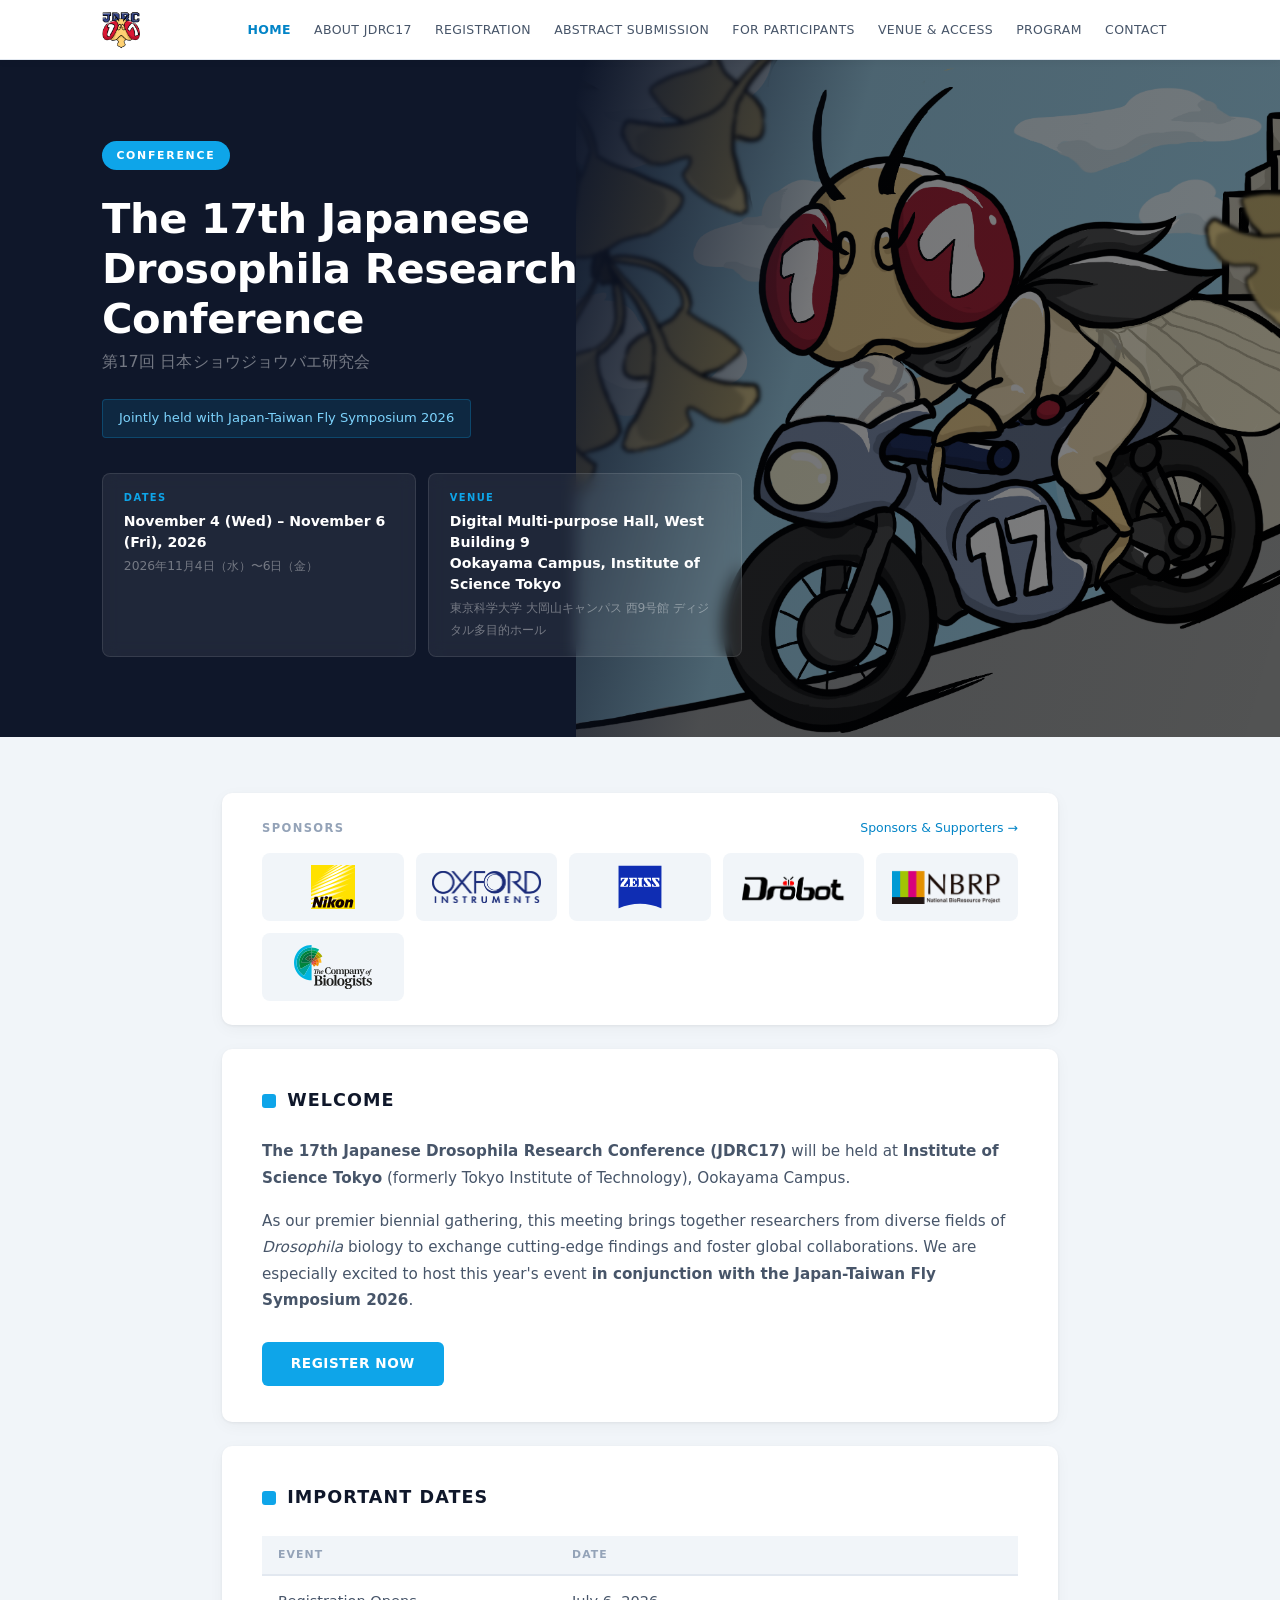
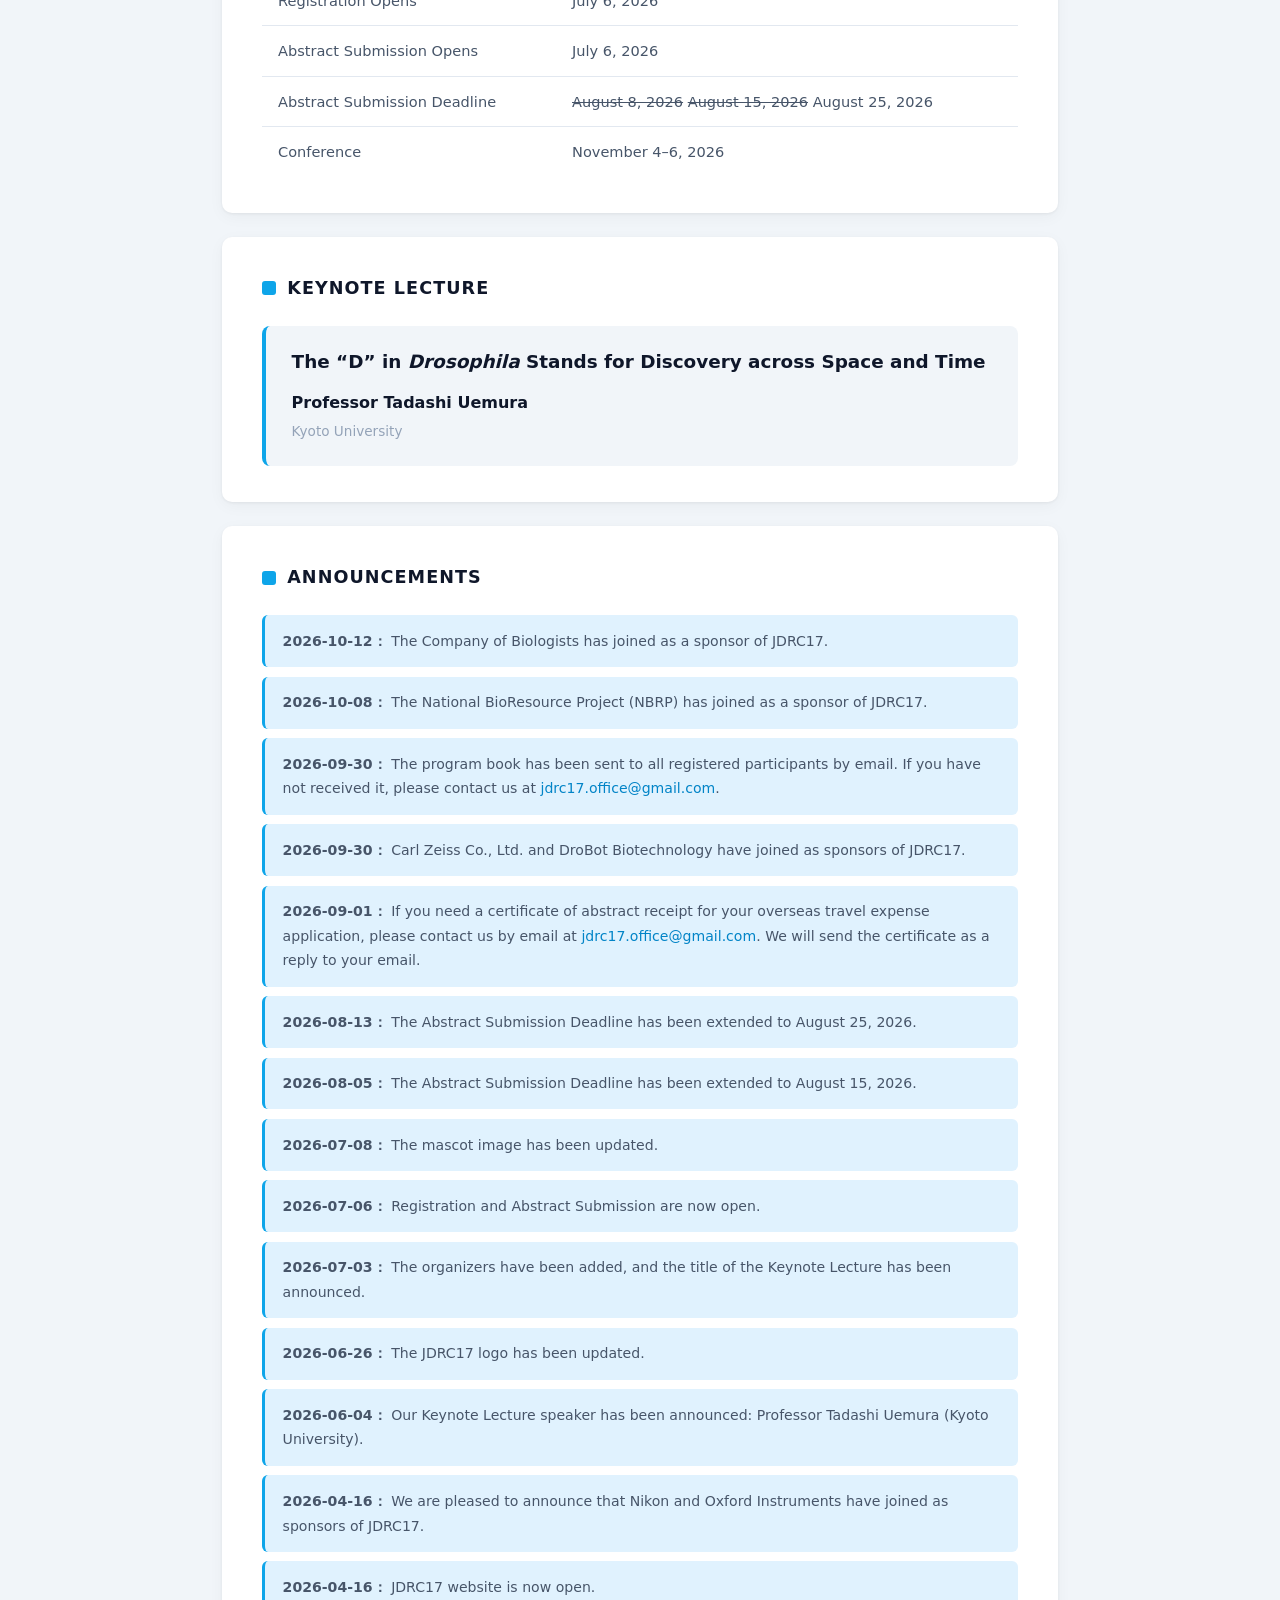
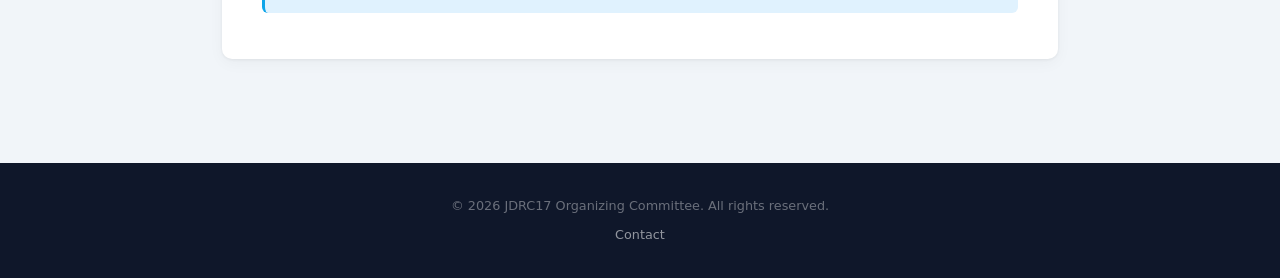
==== index.html @ 6ac2edf3 "feat: add The Company of Biologists to sponsors - Home/About: add The Company of Biologists logo at " ====
<!DOCTYPE html>
<html lang="ja">
<head>
<!-- Google tag (gtag.js) -->
<script async src="https://www.googletagmanager.com/gtag/js?id=G-LBCGRK3BX6"></script>
<script>
  window.dataLayer = window.dataLayer || [];
  function gtag(){dataLayer.push(arguments);}
  gtag('js', new Date());

  gtag('config', 'G-LBCGRK3BX6');
</script>
  <meta charset="UTF-8">
  <meta name="viewport" content="width=device-width, initial-scale=1.0">
  <title>JDRC17 – 第17回 日本ショウジョウバエ研究会</title>
  <link rel="stylesheet" href="style.css">
  <link rel="icon" type="image/png" href="images/jdrc17_logo_y.png">
</head>
<body>

<!-- Navigation -->
<nav>
  <div class="nav-inner">
    <a href="index.html" class="nav-logo"><img src="images/jdrc17_logo_y.png" alt="JDRC17" class="nav-logo-img" height="38"></a>
    <ul class="nav-links" id="navLinks">
      <li><a href="index.html" class="active">Home</a></li>
      <li><a href="about.html">About JDRC17</a></li>
      <li><a href="registration.html">Registration</a></li>
      <li><a href="abstract.html">Abstract Submission</a></li>
      <li><a href="participants.html">For Participants</a></li>
      <li><a href="venue.html">Venue &amp; Access</a></li>
      <li><a href="program.html">Program</a></li>
      <li><a href="contact.html">Contact</a></li>
    </ul>
    <div class="nav-toggle" id="navToggle" aria-label="メニュー">
      <span></span><span></span><span></span>
    </div>
  </div>
</nav>

<!-- Hero -->
<section class="hero">
  <img class="hero-bg" src="images/kamen_melanogaster.png" alt="kamen melanogaster – JDRC17 Mascot">
  <div class="hero-content">
    <div class="hero-badge">Conference</div>
    <h1>
      The 17th Japanese Drosophila Research Conference
      <span>第17回 日本ショウジョウバエ研究会</span>
    </h1>
    <div class="jointly-badge">Jointly held with Japan-Taiwan Fly Symposium 2026</div>
    <div class="hero-info">
      <div class="hero-info-card">
        <div class="label">Dates</div>
        <div class="value">November 4 (Wed) – November 6 (Fri), 2026</div>
        <div class="value-ja">2026年11月4日（水）〜6日（金）</div>
      </div>
      <div class="hero-info-card">
        <div class="label">Venue</div>
        <div class="value">Digital Multi-purpose Hall, West Building 9<br>Ookayama Campus, Institute of Science Tokyo</div>
        <div class="value-ja">東京科学大学 大岡山キャンパス 西9号館 ディジタル多目的ホール</div>
      </div>
    </div>
  </div>
</section>

<!-- Main Content -->
<main class="container">

  <section class="section-block sponsor-strip" aria-label="Sponsors">
    <div class="sponsor-strip-head">
      <span class="sponsor-strip-label">Sponsors</span>
      <a href="about.html">Sponsors &amp; Supporters &rarr;</a>
    </div>
    <div class="sponsor-grid">
      <a class="sponsor-item" href="https://www.jp.nikon.com/" target="_blank" rel="noopener noreferrer">
        <img src="images/nikon_logo.svg" alt="Nikon">
      </a>
      <a class="sponsor-item" href="https://www.oxinst.com/" target="_blank" rel="noopener noreferrer">
        <img src="images/oxford_instruments_logo.png" alt="Oxford Instruments">
      </a>
      <a class="sponsor-item" href="https://www.zeiss.co.jp/" target="_blank" rel="noopener noreferrer">
        <img src="images/zeiss_logo.svg" alt="Carl Zeiss Co., Ltd.">
      </a>
      <a class="sponsor-item" href="https://www.drobot.com.tw/" target="_blank" rel="noopener noreferrer">
        <img src="images/drobot_logo.png" alt="DroBot Biotechnology">
      </a>
      <a class="sponsor-item" href="https://nbrp.jp/en/" target="_blank" rel="noopener noreferrer">
        <img class="logo-on-white" src="images/nbrp_logo.jpg" alt="National BioResource Project (NBRP)">
      </a>
      <a class="sponsor-item" href="https://www.biologists.com/" target="_blank" rel="noopener noreferrer">
        <img src="images/company_of_biologists_logo.svg" alt="The Company of Biologists">
      </a>
    </div>
  </section>

  <section class="section-block">
    <h2 class="section-title">Welcome</h2>
    <p><strong>The 17th Japanese Drosophila Research Conference (JDRC17)</strong> will be held at <strong>Institute of Science Tokyo</strong> (formerly Tokyo Institute of Technology), Ookayama Campus.</p>

    <p>As our premier biennial gathering, this meeting brings together researchers from diverse fields of <em>Drosophila</em> biology to exchange cutting-edge findings and foster global collaborations. We are especially excited to host this year's event <strong>in conjunction with the Japan-Taiwan Fly Symposium 2026</strong>.</p>
    <a class="btn" href="registration.html">Register Now</a>
  </section>

  <section class="section-block">
    <h2 class="section-title">Important Dates</h2>
    <table class="dates-table">
      <thead>
        <tr><th>Event</th><th>Date</th></tr>
      </thead>
      <tbody>
        <tr><td>Registration Opens</td><td>July 6, 2026</td></tr>
        <tr><td>Abstract Submission Opens</td><td>July 6, 2026</td></tr>
        <tr><td>Abstract Submission Deadline</td><td><del>August 8, 2026</del> <del>August 15, 2026</del> August 25, 2026</td></tr>
        <tr><td>Conference</td><td>November 4–6, 2026</td></tr>
      </tbody>
    </table>
  </section>

  <section class="section-block">
    <h2 class="section-title">Keynote Lecture</h2>
    <div class="speaker-card keynote-card">
      <div class="talk-title">The &ldquo;D&rdquo; in <em>Drosophila</em> Stands for Discovery across Space and Time</div>
      <div class="name">Professor Tadashi Uemura</div>
      <div class="affil">Kyoto University</div>
    </div>
  </section>

  <section class="section-block">
    <h2 class="section-title">Announcements</h2>
    <div class="alert">
      <strong>2026-10-12：</strong> The Company of Biologists has joined as a sponsor of JDRC17.
    </div>
    <div class="alert">
      <strong>2026-10-08：</strong> The National BioResource Project (NBRP) has joined as a sponsor of JDRC17.
    </div>
    <div class="alert">
      <strong>2026-09-30：</strong> The program book has been sent to all registered participants by email. If you have not received it, please contact us at <a href="mailto:jdrc17.office@gmail.com">jdrc17.office@gmail.com</a>.
    </div>
    <div class="alert">
      <strong>2026-09-30：</strong> Carl Zeiss Co., Ltd. and DroBot Biotechnology have joined as sponsors of JDRC17.
    </div>
    <div class="alert">
      <strong>2026-09-01：</strong> If you need a certificate of abstract receipt for your overseas travel expense application, please contact us by email at <a href="mailto:jdrc17.office@gmail.com">jdrc17.office@gmail.com</a>. We will send the certificate as a reply to your email.
    </div>
    <div class="alert">
      <strong>2026-08-13：</strong> The Abstract Submission Deadline has been extended to August 25, 2026.
    </div>
    <div class="alert">
      <strong>2026-08-05：</strong> The Abstract Submission Deadline has been extended to August 15, 2026.
    </div>
    <div class="alert">
      <strong>2026-07-08：</strong> The mascot image has been updated.
    </div>
    <div class="alert">
      <strong>2026-07-06：</strong> Registration and Abstract Submission are now open.
    </div>
    <div class="alert">
      <strong>2026-07-03：</strong> The organizers have been added, and the title of the Keynote Lecture has been announced.
    </div>
    <div class="alert">
      <strong>2026-06-26：</strong> The JDRC17 logo has been updated.
    </div>
    <div class="alert">
      <strong>2026-06-04：</strong> Our Keynote Lecture speaker has been announced: Professor Tadashi Uemura (Kyoto University).
    </div>
    <div class="alert">
      <strong>2026-04-16：</strong> We are pleased to announce that Nikon and Oxford Instruments have joined as sponsors of JDRC17.
    </div>
    <div class="alert">
      <strong>2026-04-16：</strong> JDRC17 website is now open.
    </div>
  </section>

</main>

<footer>
  <p>&copy; 2026 JDRC17 Organizing Committee. All rights reserved.</p>
  <p style="margin-top:.4rem;"><a href="contact.html">Contact</a></p>
</footer>

<script>
  document.getElementById('navToggle').addEventListener('click', function() {
    document.getElementById('navLinks').classList.toggle('open');
  });
</script>
</body>
</html>
---- style.css ----
/* ===== Demo Banner ===== */
.demo-banner {
  background: #f59e0b;
  color: #1a1a1a;
  text-align: center;
  padding: .45rem 1rem;
  font-size: .82rem;
  font-weight: 700;
  letter-spacing: .04em;
  position: sticky;
  top: 0;
  z-index: 200;
}

/* ===== Base ===== */
@import url('https://fonts.googleapis.com/css2?family=Inter:wght@300;400;500;600;700;800;900&display=swap');

*, *::before, *::after { box-sizing: border-box; margin: 0; padding: 0; }

:root {
  --ink:        #0f172a;
  --ink-mid:    #475569;
  --ink-light:  #94a3b8;
  --bg:         #f1f5f9;
  --bg-card:    #ffffff;
  --dark:       #0f172a;
  --accent:     #0ea5e9;      /* sky blue */
  --accent-dk:  #0284c7;
  --accent-lt:  #e0f2fe;
  --rule:       #e2e8f0;
  --nav-h:      60px;
}

html { scroll-behavior: smooth; }

body {
  font-family: 'Inter', system-ui, sans-serif;
  color: var(--ink);
  background: var(--bg);
  line-height: 1.75;
}

a { color: var(--accent-dk); text-decoration: none; }
a:hover { text-decoration: underline; }

/* ===== Navigation ===== */
nav {
  position: sticky;
  top: 0;
  z-index: 100;
  background: var(--bg-card);
  height: var(--nav-h);
  display: flex;
  align-items: center;
  border-bottom: 1px solid var(--rule);
  box-shadow: 0 1px 8px rgba(0,0,0,.06);
}

.nav-inner {
  max-width: 1140px;
  width: 100%;
  margin: 0 auto;
  padding: 0 2rem;
  display: flex;
  align-items: center;
}

.nav-logo {
  display: flex;
  align-items: center;
  margin-right: auto;
  padding-right: 2rem;
  text-decoration: none;
  flex-shrink: 0;
}

.nav-logo-img {
  height: 38px;
  width: auto;
  display: block;
}

.nav-links {
  display: flex;
  list-style: none;
  gap: .05rem;
}

.nav-links a {
  display: block;
  color: var(--ink-mid);
  padding: .4rem .7rem;
  font-size: .78rem;
  font-weight: 500;
  letter-spacing: .03em;
  text-transform: uppercase;
  transition: color .15s;
  border-radius: 4px;
}

.nav-links a:hover {
  color: var(--ink);
  background: var(--bg);
  text-decoration: none;
}

.nav-links a.active {
  color: var(--accent-dk);
  font-weight: 700;
  text-decoration: none;
}

/* hamburger */
.nav-toggle {
  display: none;
  flex-direction: column;
  gap: 5px;
  cursor: pointer;
  padding: .5rem;
}
.nav-toggle span {
  display: block;
  width: 22px;
  height: 2px;
  background: var(--ink);
}

/* ===== Hero ===== */
.hero {
  position: relative;
  overflow: hidden;
  min-height: 540px;
  display: flex;
  align-items: center;
  background: var(--dark);
}

.hero-bg {
  position: absolute;
  right: 0;
  top: 0;
  bottom: 0;
  width: 55%;
  height: 100%;
  object-fit: cover;
  object-position: left center;
  z-index: 0;
  filter: brightness(.5) saturate(.7);
}

.hero::after {
  content: '';
  position: absolute;
  inset: 0;
  background: linear-gradient(
    105deg,
    rgba(15,23,42,1)  0%,
    rgba(15,23,42,1)  40%,
    rgba(15,23,42,.1) 60%,
    rgba(15,23,42,0) 100%
  );
  z-index: 1;
}

.hero-content {
  position: relative;
  z-index: 2;
  max-width: 1140px;
  width: 100%;
  margin: 0 auto;
  padding: 5rem 2rem;
}

.hero-badge {
  display: inline-flex;
  align-items: center;
  gap: .5rem;
  background: var(--accent);
  color: #fff;
  font-size: .68rem;
  font-weight: 700;
  letter-spacing: .16em;
  text-transform: uppercase;
  padding: .3rem .9rem;
  border-radius: 20px;
  margin-bottom: 1.5rem;
}

.hero h1 {
  font-size: clamp(1.6rem, 3.5vw, 2.6rem);
  font-weight: 800;
  color: #fff;
  line-height: 1.2;
  max-width: 640px;
  margin-bottom: .5rem;
  letter-spacing: -.01em;
}

.hero h1 span {
  display: block;
  font-size: clamp(.82rem, 1.5vw, 1rem);
  color: rgba(255,255,255,.42);
  font-weight: 400;
  margin-top: .5rem;
  letter-spacing: .01em;
}

/* ===== Jointly Badge ===== */
.jointly-badge {
  display: inline-flex;
  align-items: center;
  margin: 1.25rem 0 2.2rem;
  padding: .45rem 1rem;
  background: rgba(14,165,233,.12);
  color: #7dd3fc;
  font-size: .82rem;
  font-weight: 500;
  border-radius: 4px;
  border: 1px solid rgba(14,165,233,.25);
}

.hero-info {
  display: flex;
  flex-wrap: wrap;
  gap: .75rem;
  max-width: 640px;
}

.hero-info-card {
  background: rgba(255,255,255,.07);
  border: 1px solid rgba(255,255,255,.1);
  border-radius: 8px;
  padding: .9rem 1.3rem;
  min-width: 200px;
  flex: 1;
  backdrop-filter: blur(8px);
}

.hero-info-card .label {
  font-size: .62rem;
  font-weight: 700;
  letter-spacing: .14em;
  text-transform: uppercase;
  color: var(--accent);
  margin-bottom: .3rem;
}

.hero-info-card .value {
  font-size: .88rem;
  font-weight: 600;
  color: #fff;
  line-height: 1.5;
}

.hero-info-card .value-ja {
  font-size: .77rem;
  color: rgba(255,255,255,.38);
  margin-top: .2rem;
}

/* ===== Page Container ===== */
.container {
  max-width: 900px;
  margin: 0 auto;
  padding: 3.5rem 2rem;
}

/* ===== Section Blocks ===== */
.section-block {
  background: var(--bg-card);
  border-radius: 10px;
  padding: 2.25rem 2.5rem;
  margin-bottom: 1.5rem;
  box-shadow: 0 1px 3px rgba(0,0,0,.06), 0 4px 16px rgba(0,0,0,.04);
}

.section-block p {
  margin-bottom: 1rem;
  color: var(--ink-mid);
  font-size: .95rem;
}

/* ===== Section Headings ===== */
h2.section-title {
  font-size: 1.1rem;
  font-weight: 800;
  color: var(--ink);
  margin-bottom: 1.4rem;
  text-transform: uppercase;
  letter-spacing: .06em;
  display: flex;
  align-items: center;
  gap: .7rem;
}

h2.section-title::before {
  content: '';
  display: inline-block;
  width: 14px;
  height: 14px;
  background: var(--accent);
  border-radius: 3px;
  flex-shrink: 0;
}

h3.subsection-title {
  font-size: .88rem;
  font-weight: 700;
  color: var(--ink);
  margin: 1.75rem 0 .6rem;
  text-transform: uppercase;
  letter-spacing: .07em;
  padding-bottom: .4rem;
  border-bottom: 1px solid var(--rule);
}

/* ===== Tables ===== */
.table-wrap {
  overflow-x: auto;
  -webkit-overflow-scrolling: touch;
}

.dates-table {
  width: 100%;
  border-collapse: collapse;
  font-size: .91rem;
}

.dates-table th {
  background: var(--bg);
  color: var(--ink-light);
  font-size: .68rem;
  font-weight: 700;
  letter-spacing: .1em;
  text-transform: uppercase;
  padding: .6rem 1rem;
  text-align: left;
  border-bottom: 2px solid var(--rule);
}

.dates-table td {
  padding: .75rem 1rem;
  border-bottom: 1px solid var(--rule);
  color: var(--ink-mid);
}

.dates-table tbody tr:last-child td { border-bottom: none; }

.dates-table tbody tr:hover td {
  background: var(--accent-lt);
  color: var(--ink);
}

.dates-table td[rowspan] {
  text-align: center;
  vertical-align: middle;
  background: var(--bg);
}

.table-subnote {
  display: inline-block;
  font-size: .72rem;
  color: var(--ink-light);
  margin-top: .15rem;
}

/* ===== Invited Speakers ===== */
.speakers-grid {
  display: grid;
  grid-template-columns: repeat(auto-fill, minmax(200px, 1fr));
  gap: .9rem;
}

.speaker-card {
  background: var(--bg);
  border-radius: 8px;
  padding: 1.1rem 1.2rem;
}

.speaker-card .name {
  font-weight: 700;
  font-size: .95rem;
  color: var(--ink);
}

.speaker-card .affil {
  font-size: .8rem;
  color: var(--ink-light);
  margin-top: .2rem;
}

.keynote-card {
  border-left: 4px solid var(--accent);
  padding: 1.4rem 1.6rem;
}

.keynote-card .talk-title {
  font-size: 1.15rem;
  font-weight: 700;
  color: var(--ink);
  line-height: 1.5;
  margin-bottom: .8rem;
}

.keynote-card .name {
  font-size: 1rem;
}

.keynote-card .affil {
  font-size: .85rem;
}

/* ===== Organizers ===== */
.organizers-list {
  list-style: none;
  display: grid;
  grid-template-columns: repeat(auto-fill, minmax(255px, 1fr));
  gap: .5rem;
}

.organizers-list li {
  font-size: .88rem;
  padding: .6rem .9rem;
  background: var(--bg);
  border-radius: 6px;
  color: var(--ink-mid);
}

/* ===== Sponsors ===== */
.sponsor-grid {
  display: grid;
  grid-template-columns: repeat(auto-fit, minmax(130px, 1fr));
  gap: 1rem;
}

.sponsor-item {
  display: flex;
  align-items: center;
  justify-content: center;
  background: var(--bg);
  border-radius: 8px;
  padding: 1rem 1.25rem;
  transition: box-shadow .2s;
}

.sponsor-item:hover {
  box-shadow: 0 4px 16px rgba(0,0,0,.1);
  text-decoration: none;
}

/* Every logo gets the same box; object-fit keeps its aspect ratio inside it */
.sponsor-item img {
  width: 100%;
  height: 64px;
  object-fit: contain;
  display: block;
}

/* Logos supplied on a white background blend into the card instead of showing a white box */
.sponsor-item img.logo-on-white { mix-blend-mode: multiply; }

/* Compact sponsor strip (top page) */
.sponsor-strip { padding: 1.5rem 2.5rem; }

.sponsor-strip-head {
  display: flex;
  align-items: baseline;
  justify-content: space-between;
  margin-bottom: .9rem;
}

.sponsor-strip-label {
  font-size: .72rem;
  font-weight: 700;
  letter-spacing: .12em;
  text-transform: uppercase;
  color: var(--ink-light);
}

.sponsor-strip-head a { font-size: .78rem; }

.sponsor-strip .sponsor-grid { gap: .75rem; }
.sponsor-strip .sponsor-item { padding: .75rem 1rem; }
.sponsor-strip .sponsor-item img { height: 44px; }

/* ===== Alert / Announcement ===== */
.alert {
  padding: .85rem 1.1rem;
  margin-bottom: .6rem;
  background: var(--accent-lt);
  border-radius: 6px;
  font-size: .88rem;
  color: var(--ink-mid);
  border-left: 3px solid var(--accent);
}

/* ===== Button ===== */
.btn {
  display: inline-block;
  background: var(--accent);
  color: #fff !important;
  font-weight: 700;
  padding: .65rem 1.8rem;
  border-radius: 6px;
  font-size: .85rem;
  letter-spacing: .04em;
  text-transform: uppercase;
  transition: background .15s, box-shadow .15s;
  text-decoration: none !important;
  margin-top: .75rem;
}

.btn:hover {
  background: var(--accent-dk);
  box-shadow: 0 4px 16px rgba(14,165,233,.35);
}

/* ===== Page Hero (inner pages) ===== */
.page-hero {
  background: var(--dark);
  color: #fff;
  padding: 3rem 2rem;
  text-align: center;
}

.page-hero h1 {
  font-size: clamp(1.4rem, 3vw, 2rem);
  font-weight: 800;
  letter-spacing: -.01em;
}

/* ===== Contact ===== */
.contact-grid {
  display: grid;
  grid-template-columns: repeat(auto-fill, minmax(280px, 1fr));
  gap: 1rem;
}

.contact-card {
  background: var(--bg);
  border-radius: 8px;
  padding: 1.3rem 1.4rem;
}

.contact-card .role {
  font-size: .65rem;
  font-weight: 700;
  text-transform: uppercase;
  letter-spacing: .12em;
  color: var(--accent-dk);
  margin-bottom: .4rem;
}

/* ===== Footer ===== */
footer {
  background: var(--dark);
  color: rgba(255,255,255,.38);
  text-align: center;
  padding: 2rem 1.5rem;
  font-size: .8rem;
  margin-top: 1.5rem;
}

footer a { color: rgba(255,255,255,.55); }
footer a:hover { color: #fff; text-decoration: none; }

/* ===== Responsive ===== */
@media (max-width: 700px) {
  .hero-bg { width: 100%; object-position: 5% center; }
  .hero-content { padding: 3rem 1.5rem; }
  .nav-links {
    display: none;
    flex-direction: column;
    background: var(--bg-card);
    position: absolute;
    top: var(--nav-h);
    left: 0; right: 0;
    padding: .5rem 0;
    box-shadow: 0 4px 16px rgba(0,0,0,.08);
    border-top: 1px solid var(--rule);
  }
  .nav-links.open { display: flex; }
  .nav-links a { font-size: .85rem; padding: .6rem 1.5rem; }
  .nav-toggle { display: flex; }
  .nav-inner { position: relative; }
  .hero-info-card { min-width: 100%; }
  .container { padding: 2rem 1rem; }
  .section-block { padding: 1.5rem 1.25rem; margin-bottom: 1rem; }
  .sponsor-strip { padding: 1.25rem; }
}
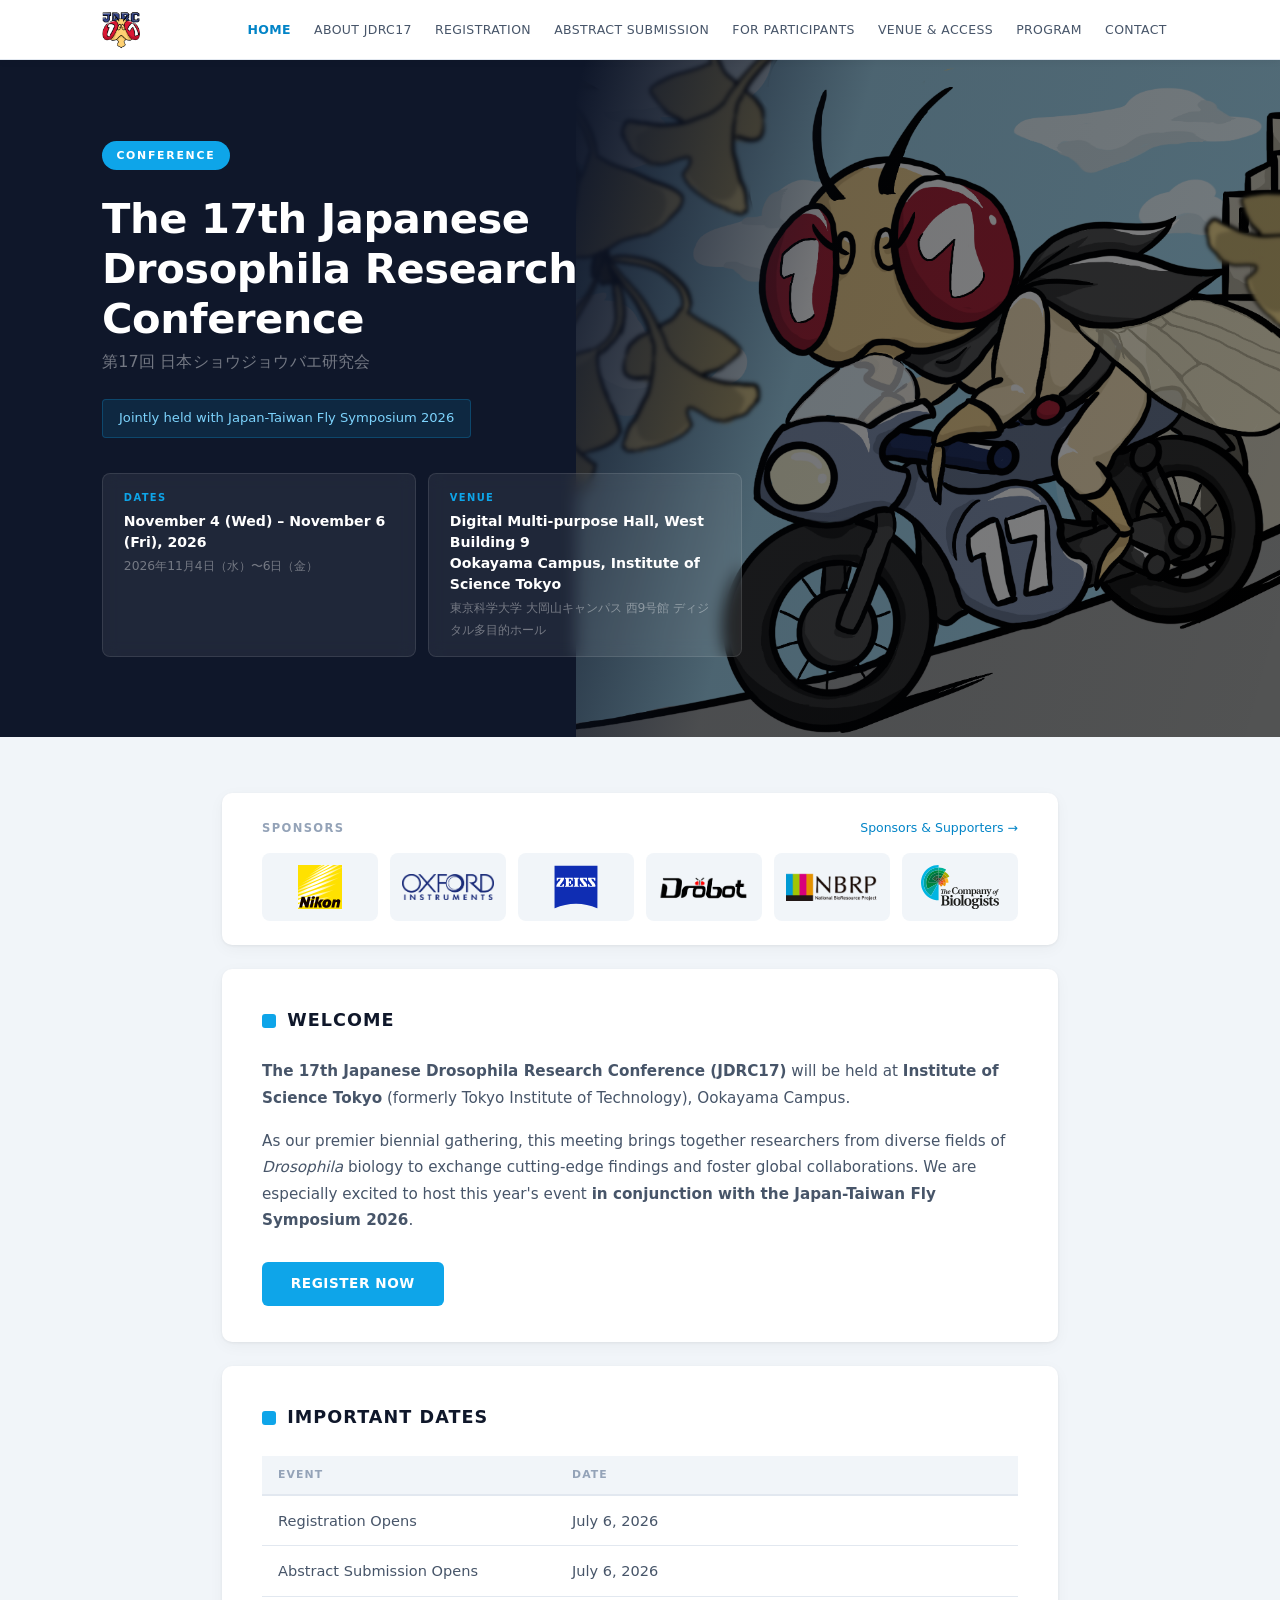
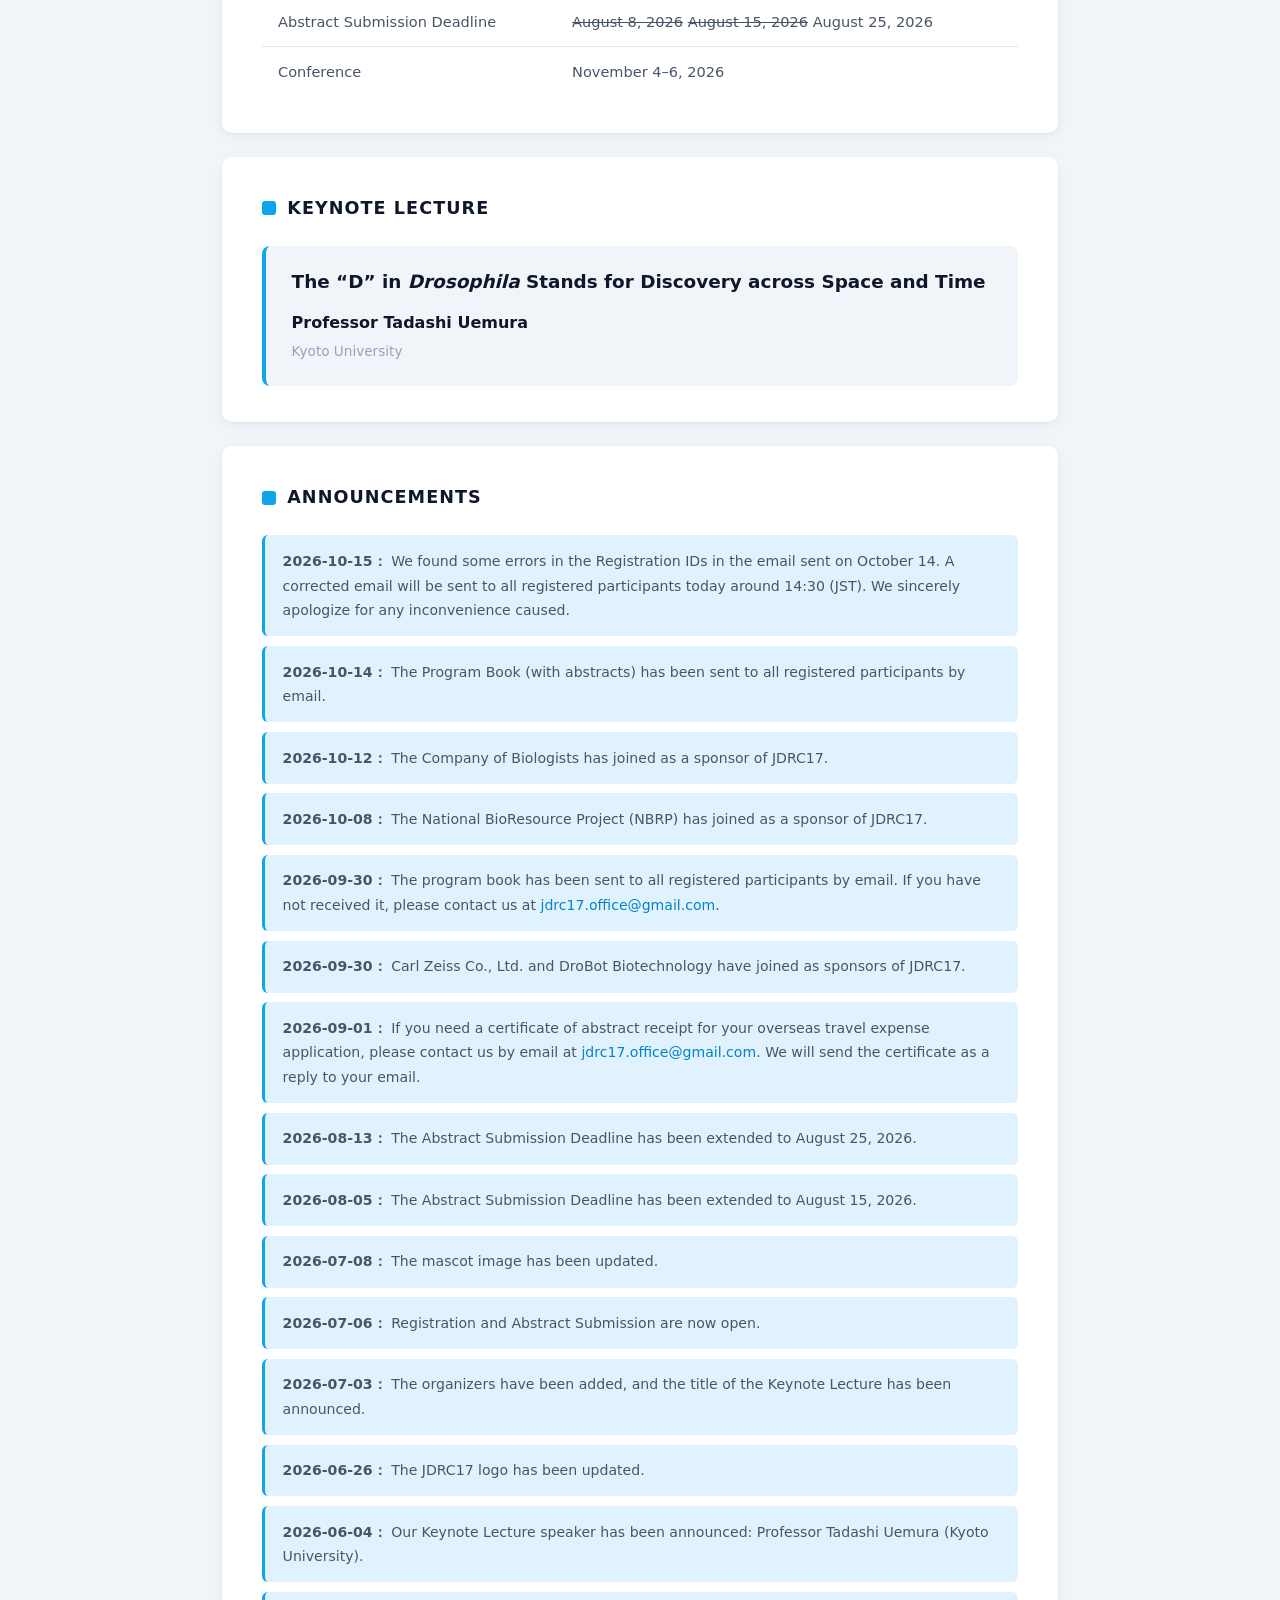
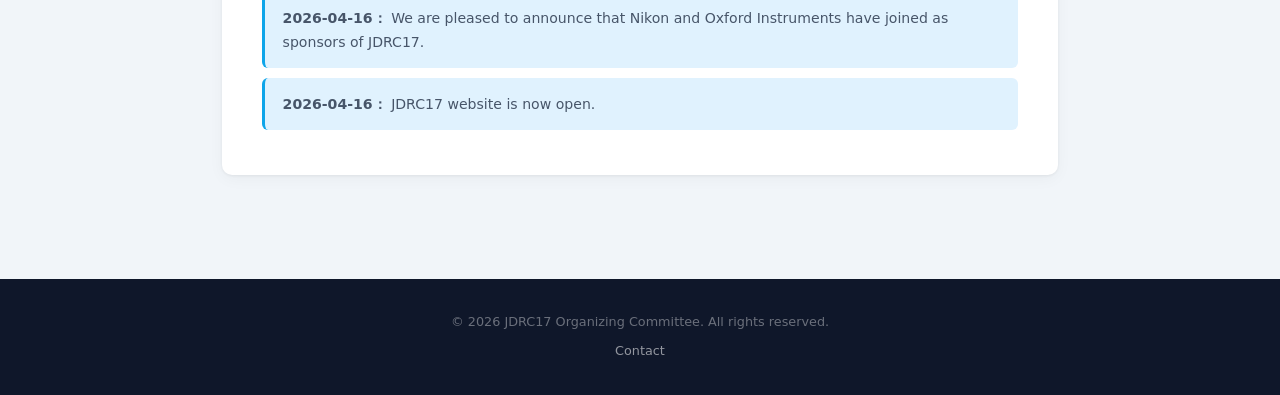
==== commit 03358cd9: "feat: program book announcements" ====
--- a/index.html
+++ b/index.html
@@ -128,6 +128,12 @@
   <section class="section-block">
     <h2 class="section-title">Announcements</h2>
     <div class="alert">
+      <strong>2026-10-15：</strong> We found some errors in the Registration IDs in the email sent on October 14. A corrected email will be sent to all registered participants today around 14:30 (JST). We sincerely apologize for any inconvenience caused.
+    </div>
+    <div class="alert">
+      <strong>2026-10-14：</strong> The Program Book (with abstracts) has been sent to all registered participants by email.
+    </div>
+    <div class="alert">
       <strong>2026-10-12：</strong> The Company of Biologists has joined as a sponsor of JDRC17.
     </div>
     <div class="alert">
--- a/style.css
+++ b/style.css
@@ -479,8 +479,9 @@
 
 .sponsor-strip-head a { font-size: .78rem; }
 
-.sponsor-strip .sponsor-grid { gap: .75rem; }
-.sponsor-strip .sponsor-item { padding: .75rem 1rem; }
+/* Narrower cards than the About page so the whole strip stays on one row on desktop */
+.sponsor-strip .sponsor-grid { grid-template-columns: repeat(auto-fit, minmax(88px, 1fr)); gap: .75rem; }
+.sponsor-strip .sponsor-item { padding: .75rem; }
 .sponsor-strip .sponsor-item img { height: 44px; }
 
 /* ===== Alert / Announcement ===== */
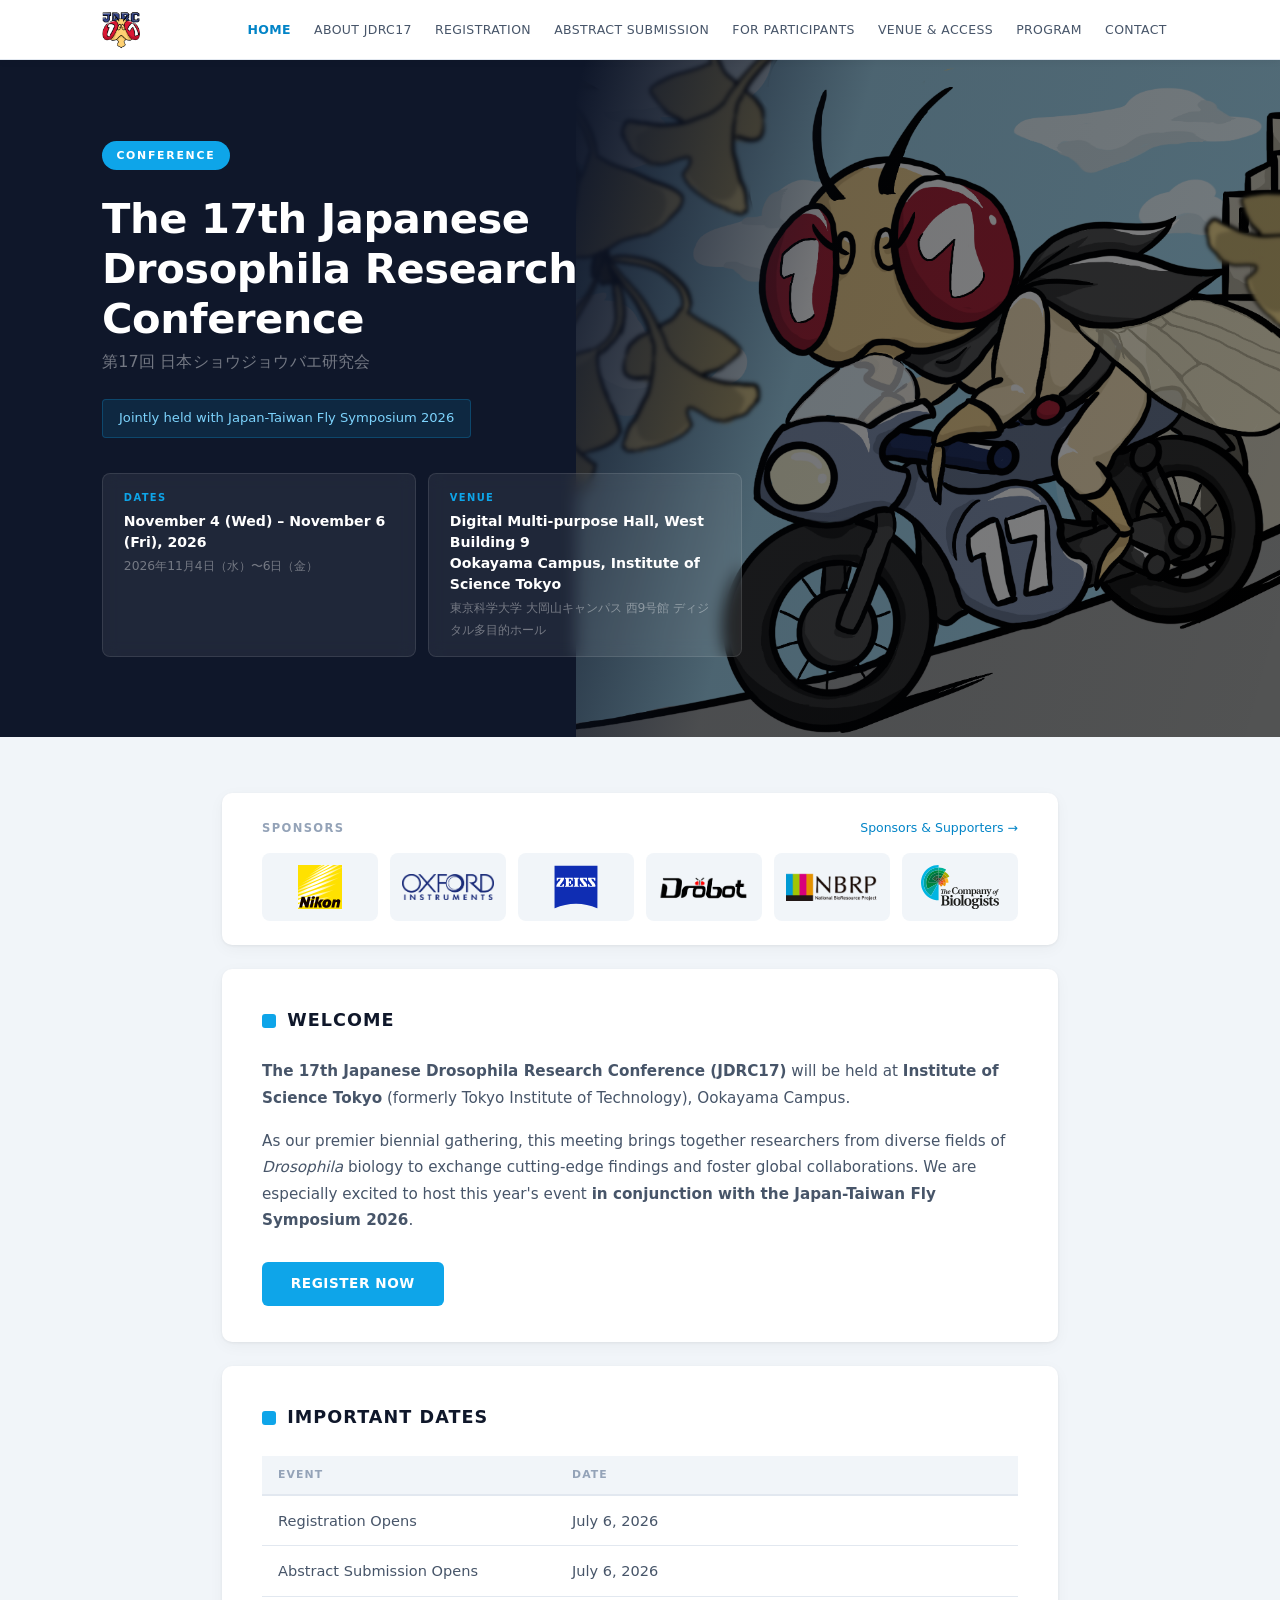
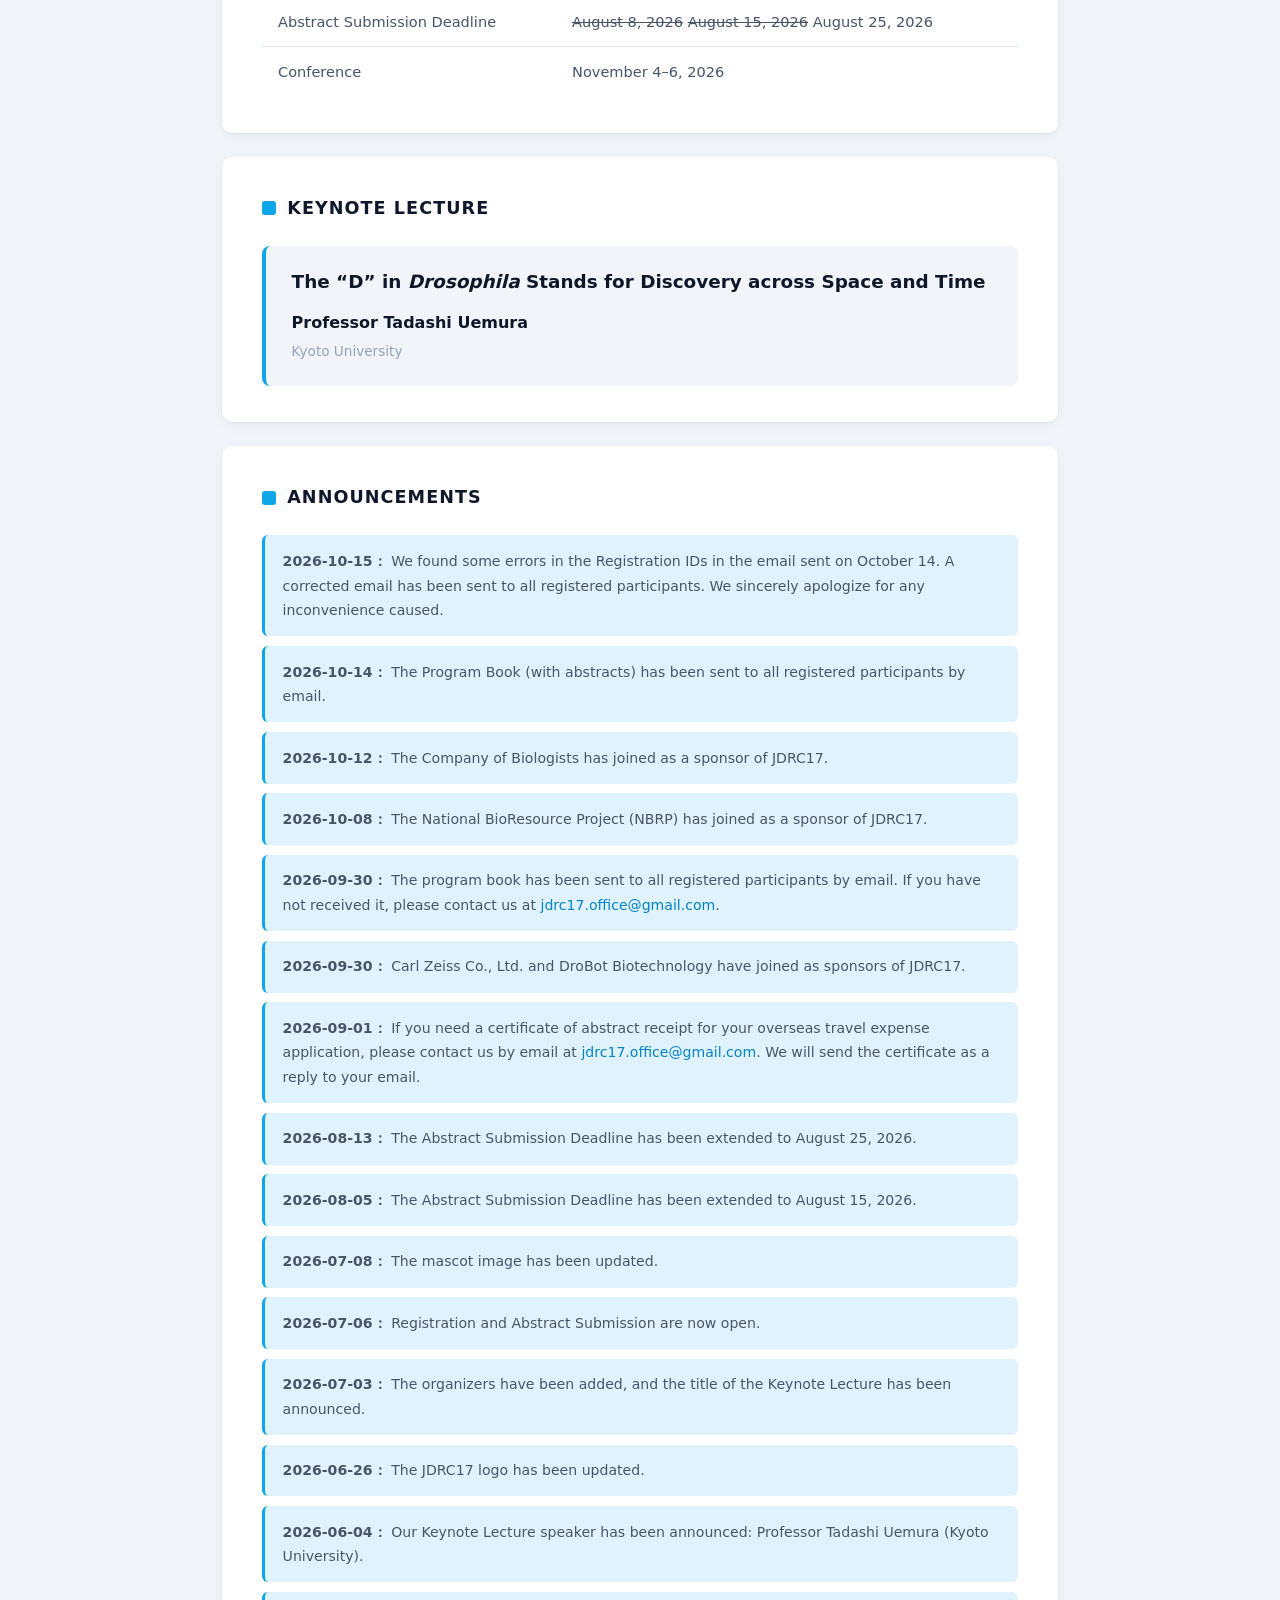
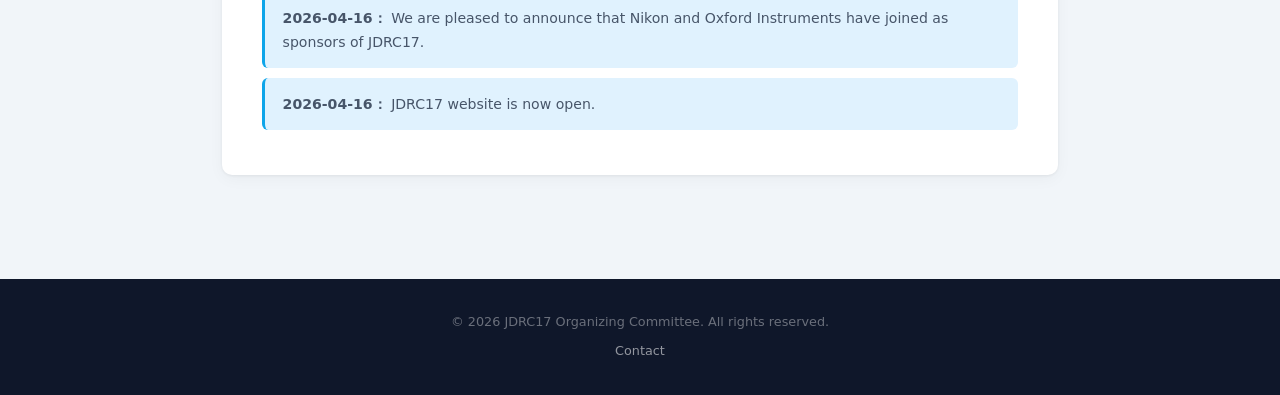
==== commit e9445238: "docs: add program book announcements Co-Authored-By: Claude Opus 5.5 <noreply@anthropic.com>" ====
--- a/index.html
+++ b/index.html
@@ -128,7 +128,7 @@
   <section class="section-block">
     <h2 class="section-title">Announcements</h2>
     <div class="alert">
-      <strong>2026-10-15：</strong> We found some errors in the Registration IDs in the email sent on October 14. A corrected email will be sent to all registered participants today around 14:30 (JST). We sincerely apologize for any inconvenience caused.
+      <strong>2026-10-15：</strong> We found some errors in the Registration IDs in the email sent on October 14. A corrected email has been sent to all registered participants. We sincerely apologize for any inconvenience caused.
     </div>
     <div class="alert">
       <strong>2026-10-14：</strong> The Program Book (with abstracts) has been sent to all registered participants by email.
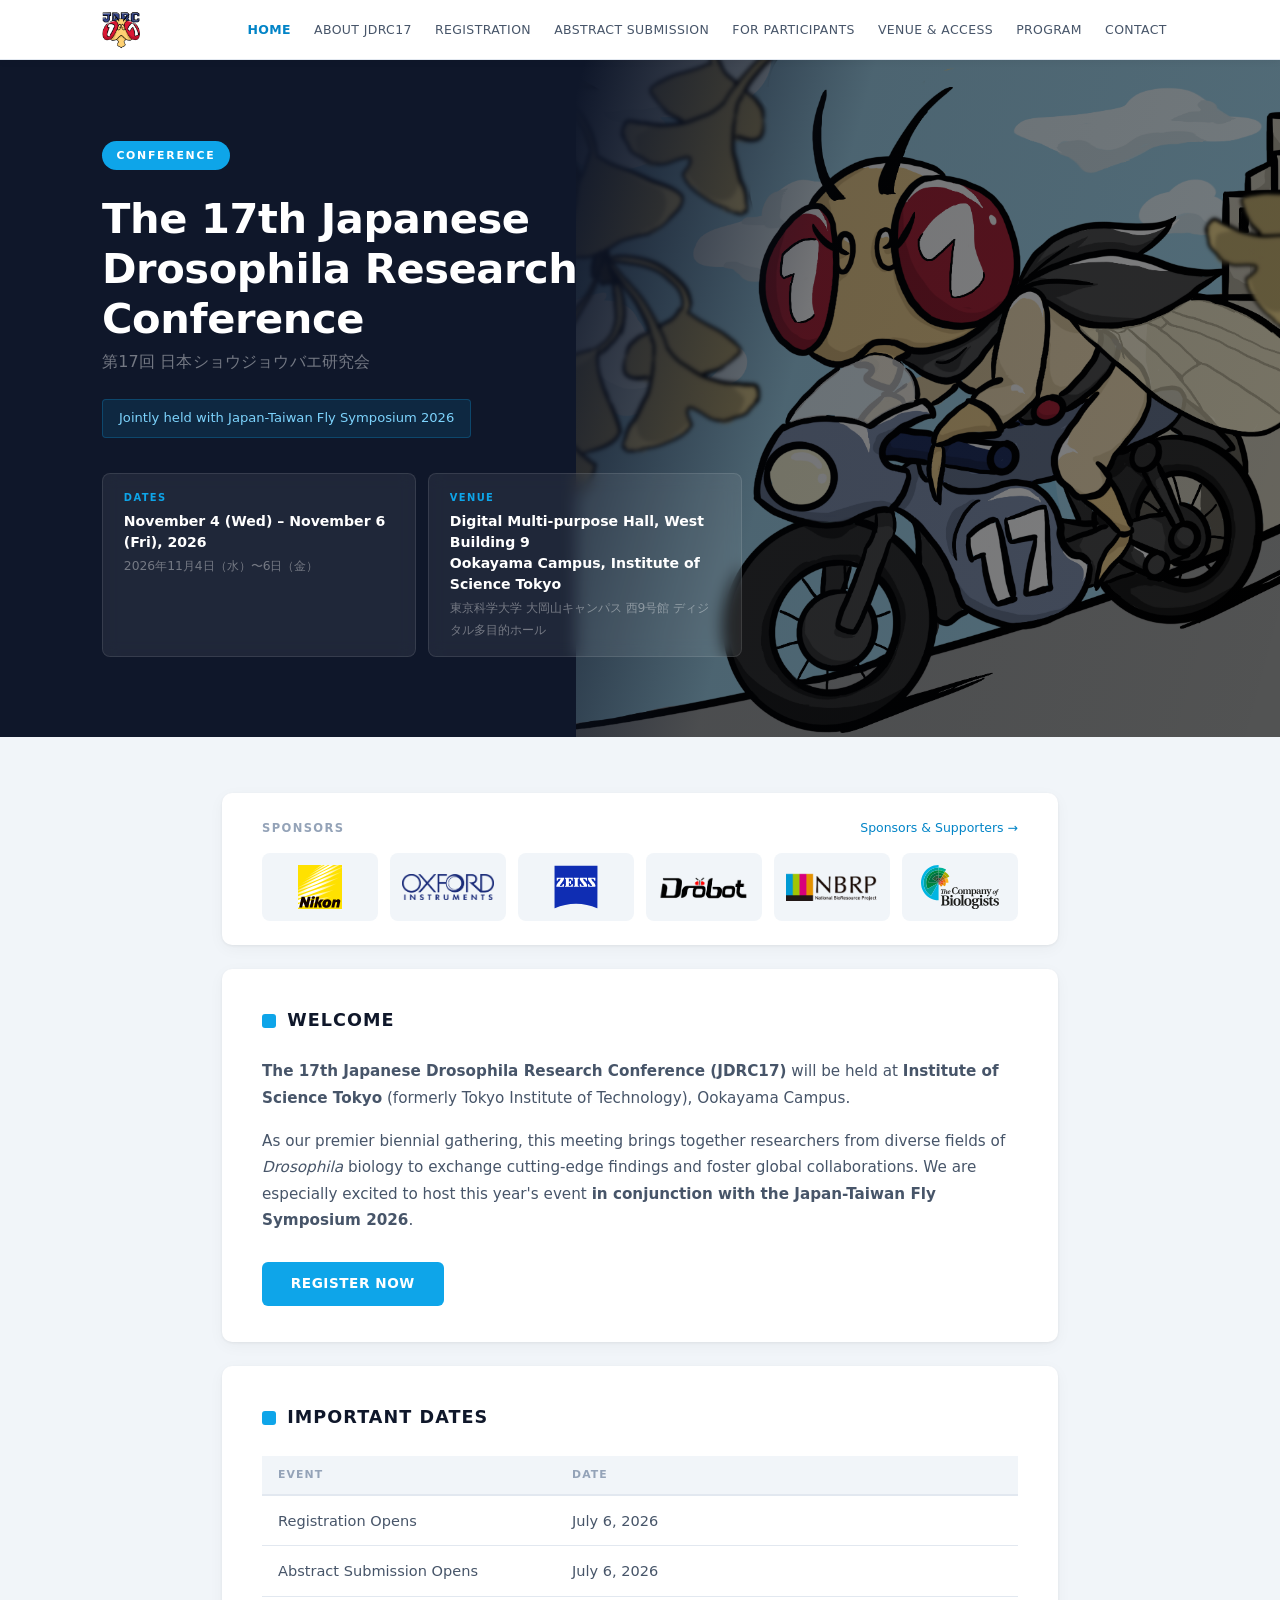
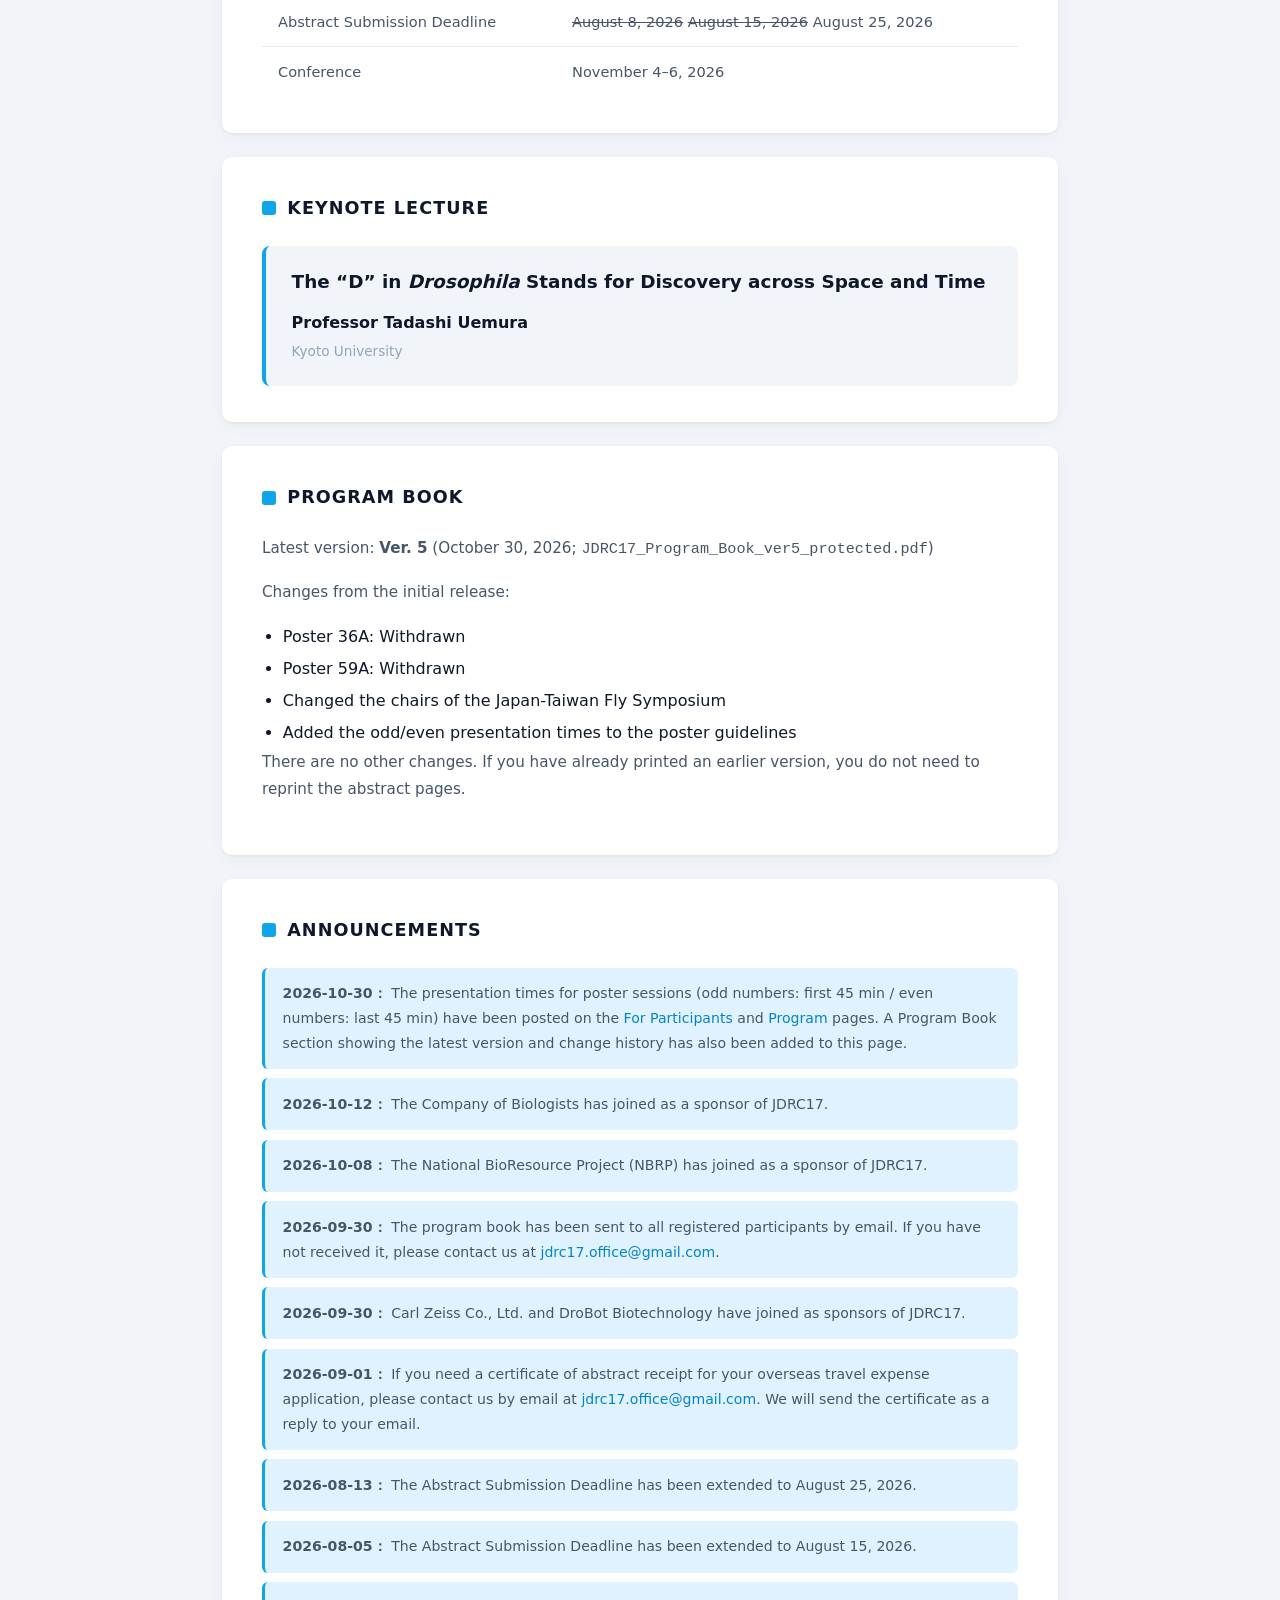
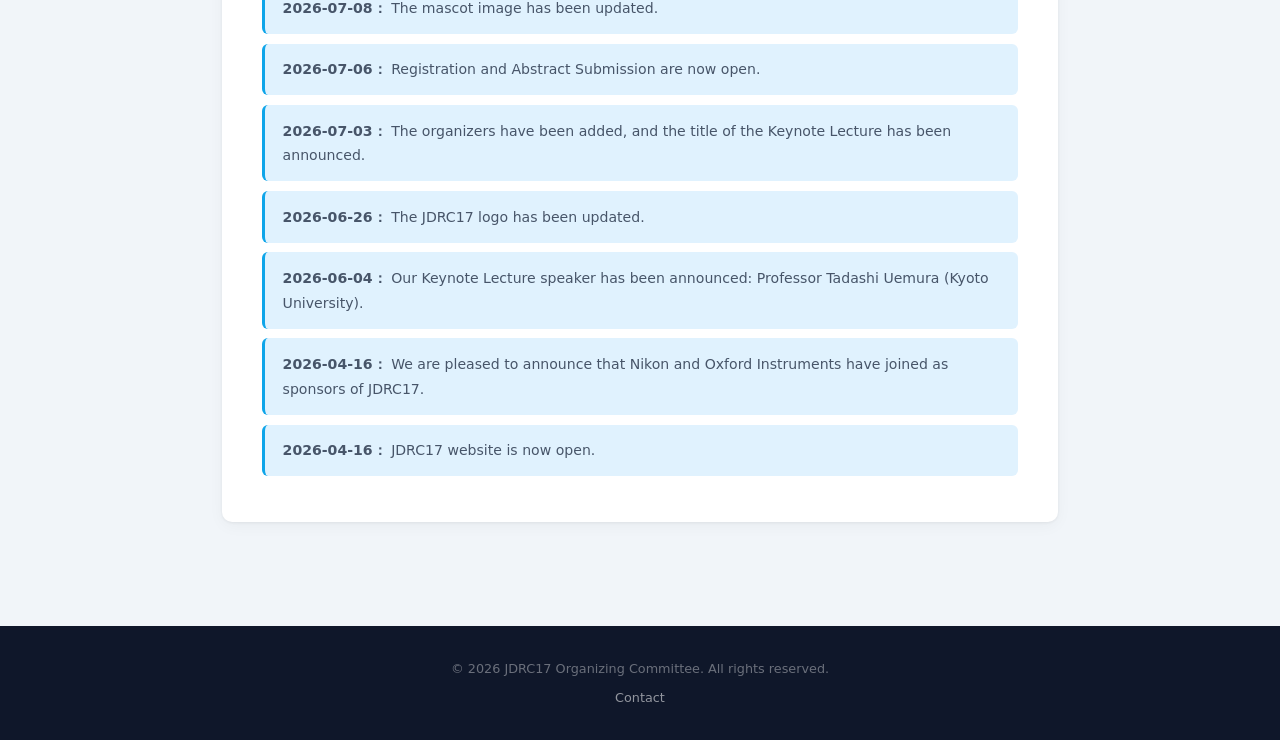
==== commit 333ccada: "feat: add poster odd/even times and program book version info - Add odd/even poster presentation tim" ====
--- a/index.html
+++ b/index.html
@@ -126,12 +126,22 @@
   </section>
 
   <section class="section-block">
+    <h2 class="section-title">Program Book</h2>
+    <p>Latest version: <strong>Ver. 5</strong> (October 30, 2026; <code>JDRC17_Program_Book_ver5_protected.pdf</code>)</p>
+    <p>Changes from the initial release:</p>
+    <ul style="padding-left:1.3rem; line-height:2;">
+      <li>Poster 36A: Withdrawn</li>
+      <li>Poster 59A: Withdrawn</li>
+      <li>Changed the chairs of the Japan-Taiwan Fly Symposium</li>
+      <li>Added the odd/even presentation times to the poster guidelines</li>
+    </ul>
+    <p>There are no other changes. If you have already printed an earlier version, you do not need to reprint the abstract pages.</p>
+  </section>
+
+  <section class="section-block">
     <h2 class="section-title">Announcements</h2>
     <div class="alert">
-      <strong>2026-10-15：</strong> We found some errors in the Registration IDs in the email sent on October 14. A corrected email has been sent to all registered participants. We sincerely apologize for any inconvenience caused.
-    </div>
-    <div class="alert">
-      <strong>2026-10-14：</strong> The Program Book (with abstracts) has been sent to all registered participants by email.
+      <strong>2026-10-30：</strong> The presentation times for poster sessions (odd numbers: first 45 min / even numbers: last 45 min) have been posted on the <a href="participants.html">For Participants</a> and <a href="program.html">Program</a> pages. A Program Book section showing the latest version and change history has also been added to this page.
     </div>
     <div class="alert">
       <strong>2026-10-12：</strong> The Company of Biologists has joined as a sponsor of JDRC17.
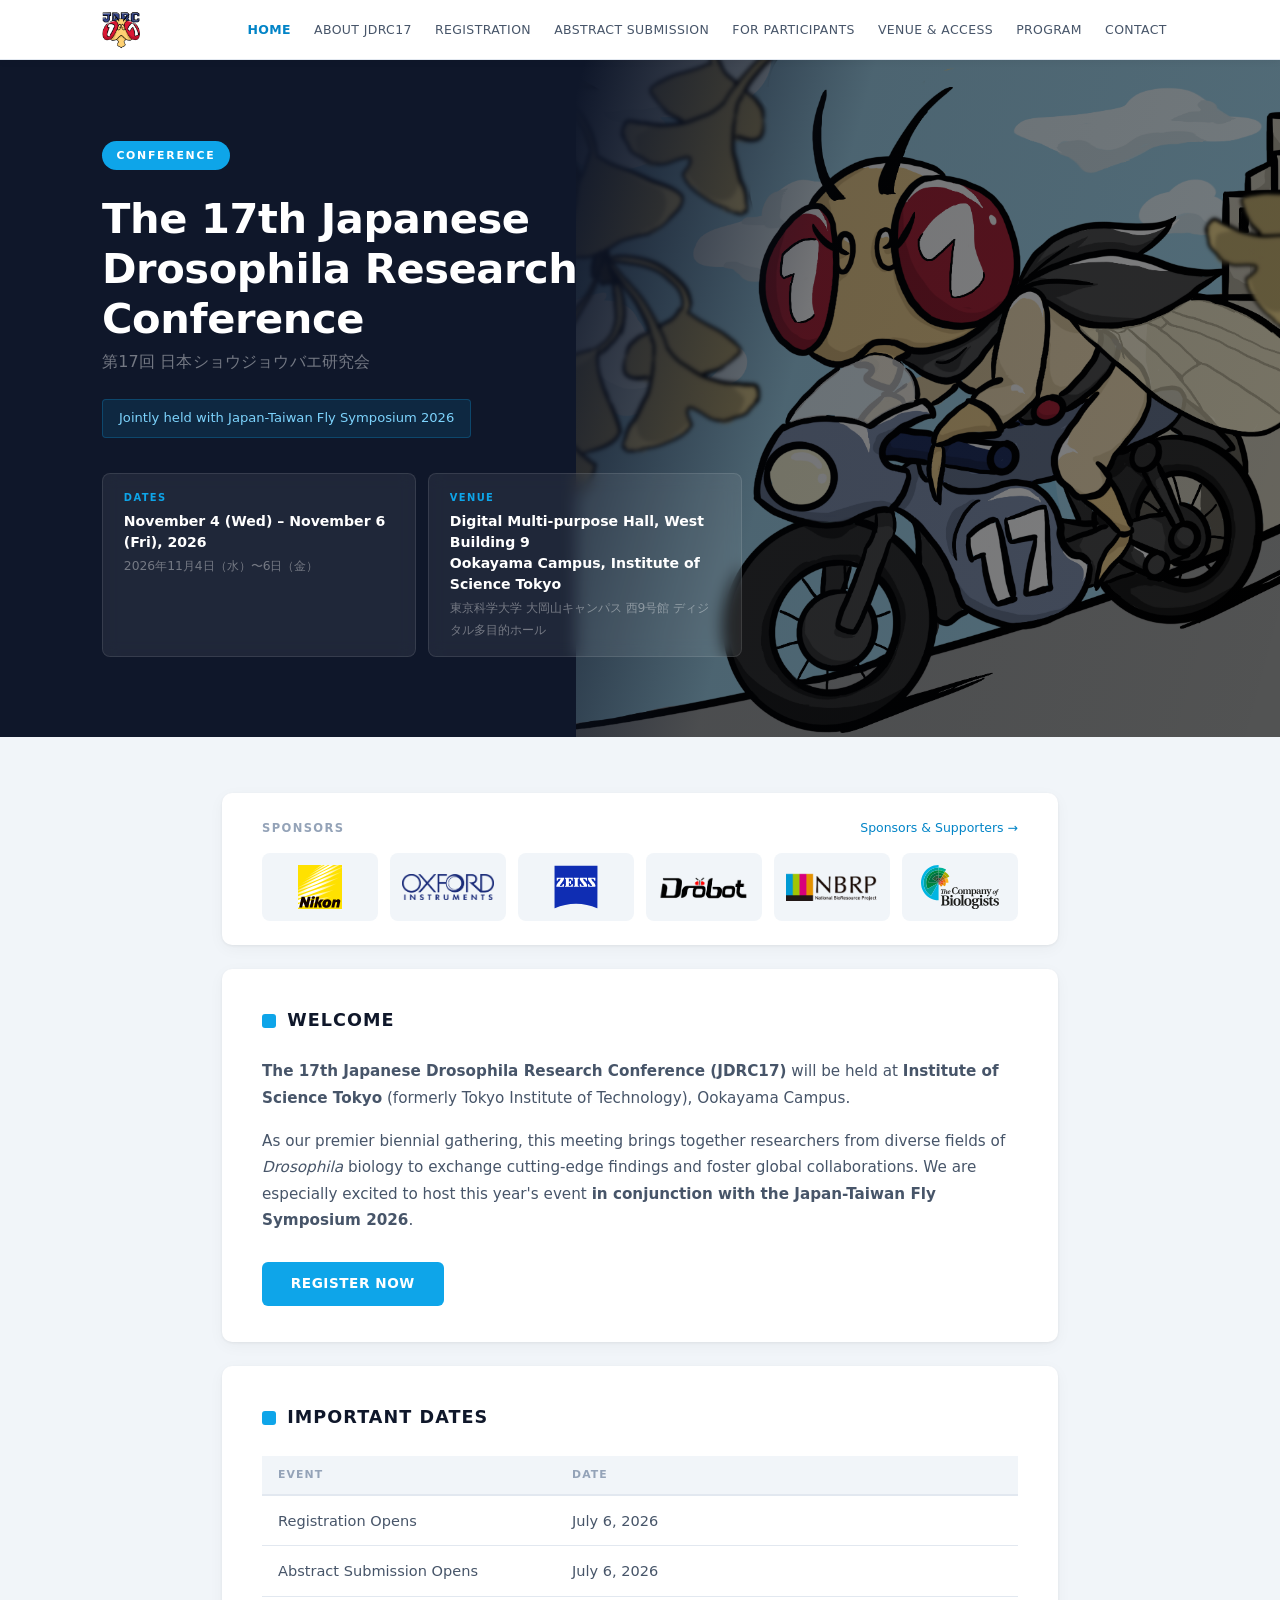
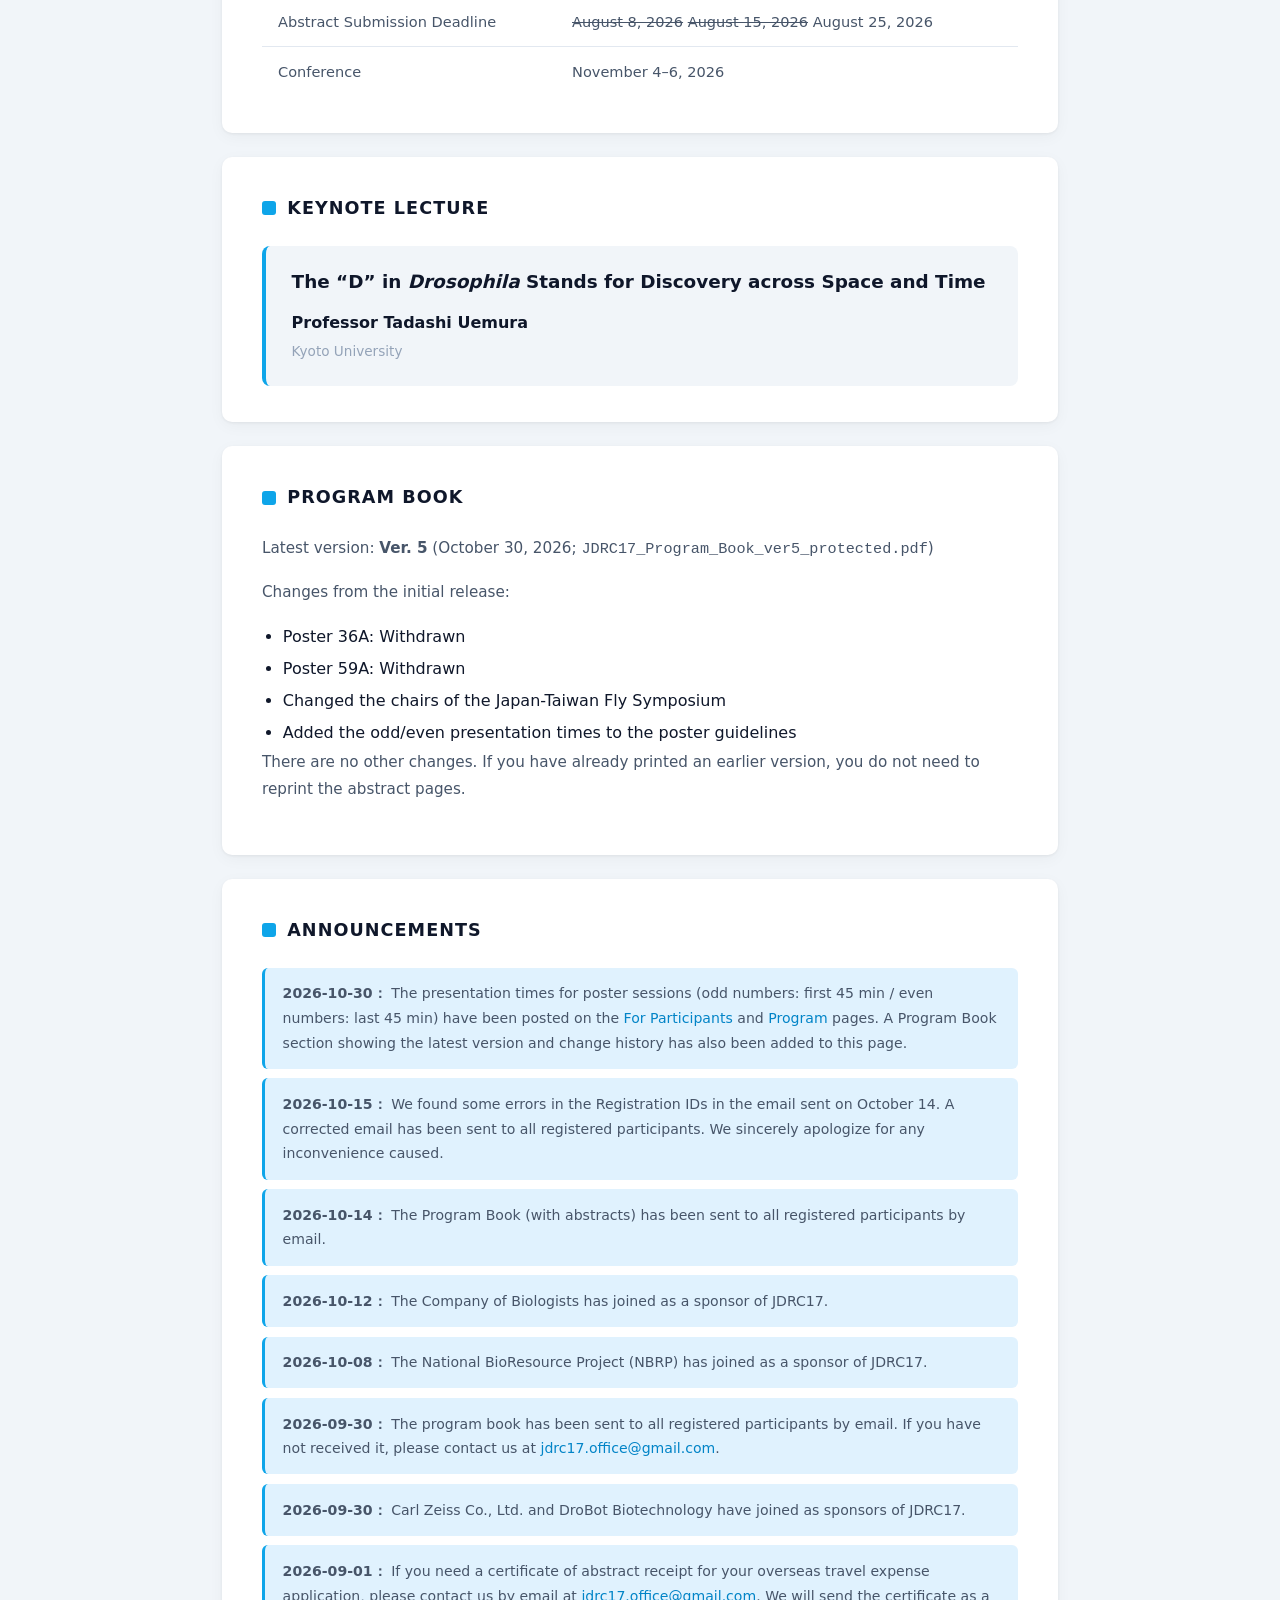
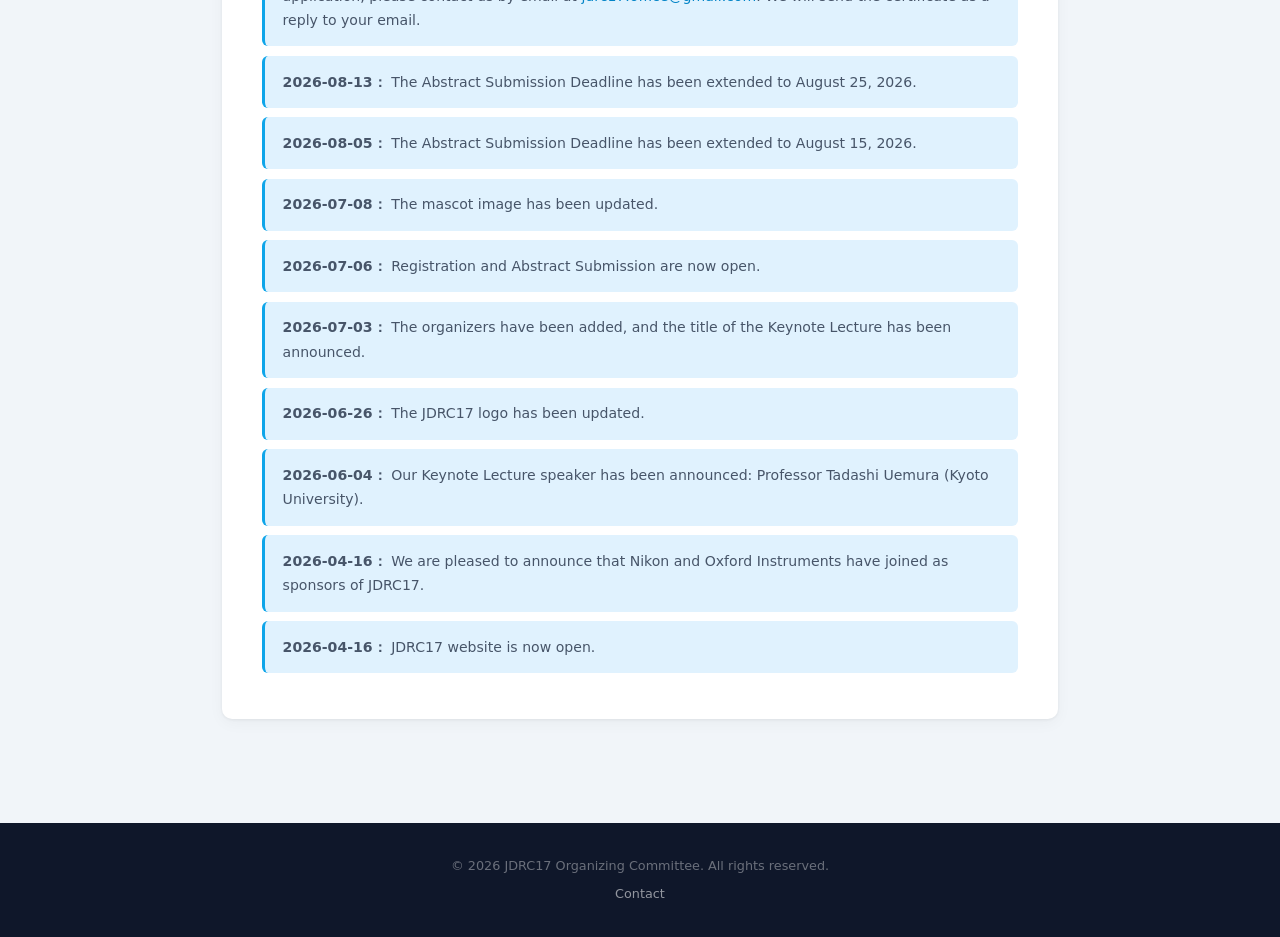
==== commit 858dc491: "Merge remote-tracking branch 'origin/main' into feature/add-nbrp-sponsor # Conflicts: #	index.html" ====
--- a/index.html
+++ b/index.html
@@ -144,6 +144,12 @@
       <strong>2026-10-30：</strong> The presentation times for poster sessions (odd numbers: first 45 min / even numbers: last 45 min) have been posted on the <a href="participants.html">For Participants</a> and <a href="program.html">Program</a> pages. A Program Book section showing the latest version and change history has also been added to this page.
     </div>
     <div class="alert">
+      <strong>2026-10-15：</strong> We found some errors in the Registration IDs in the email sent on October 14. A corrected email has been sent to all registered participants. We sincerely apologize for any inconvenience caused.
+    </div>
+    <div class="alert">
+      <strong>2026-10-14：</strong> The Program Book (with abstracts) has been sent to all registered participants by email.
+    </div>
+    <div class="alert">
       <strong>2026-10-12：</strong> The Company of Biologists has joined as a sponsor of JDRC17.
     </div>
     <div class="alert">
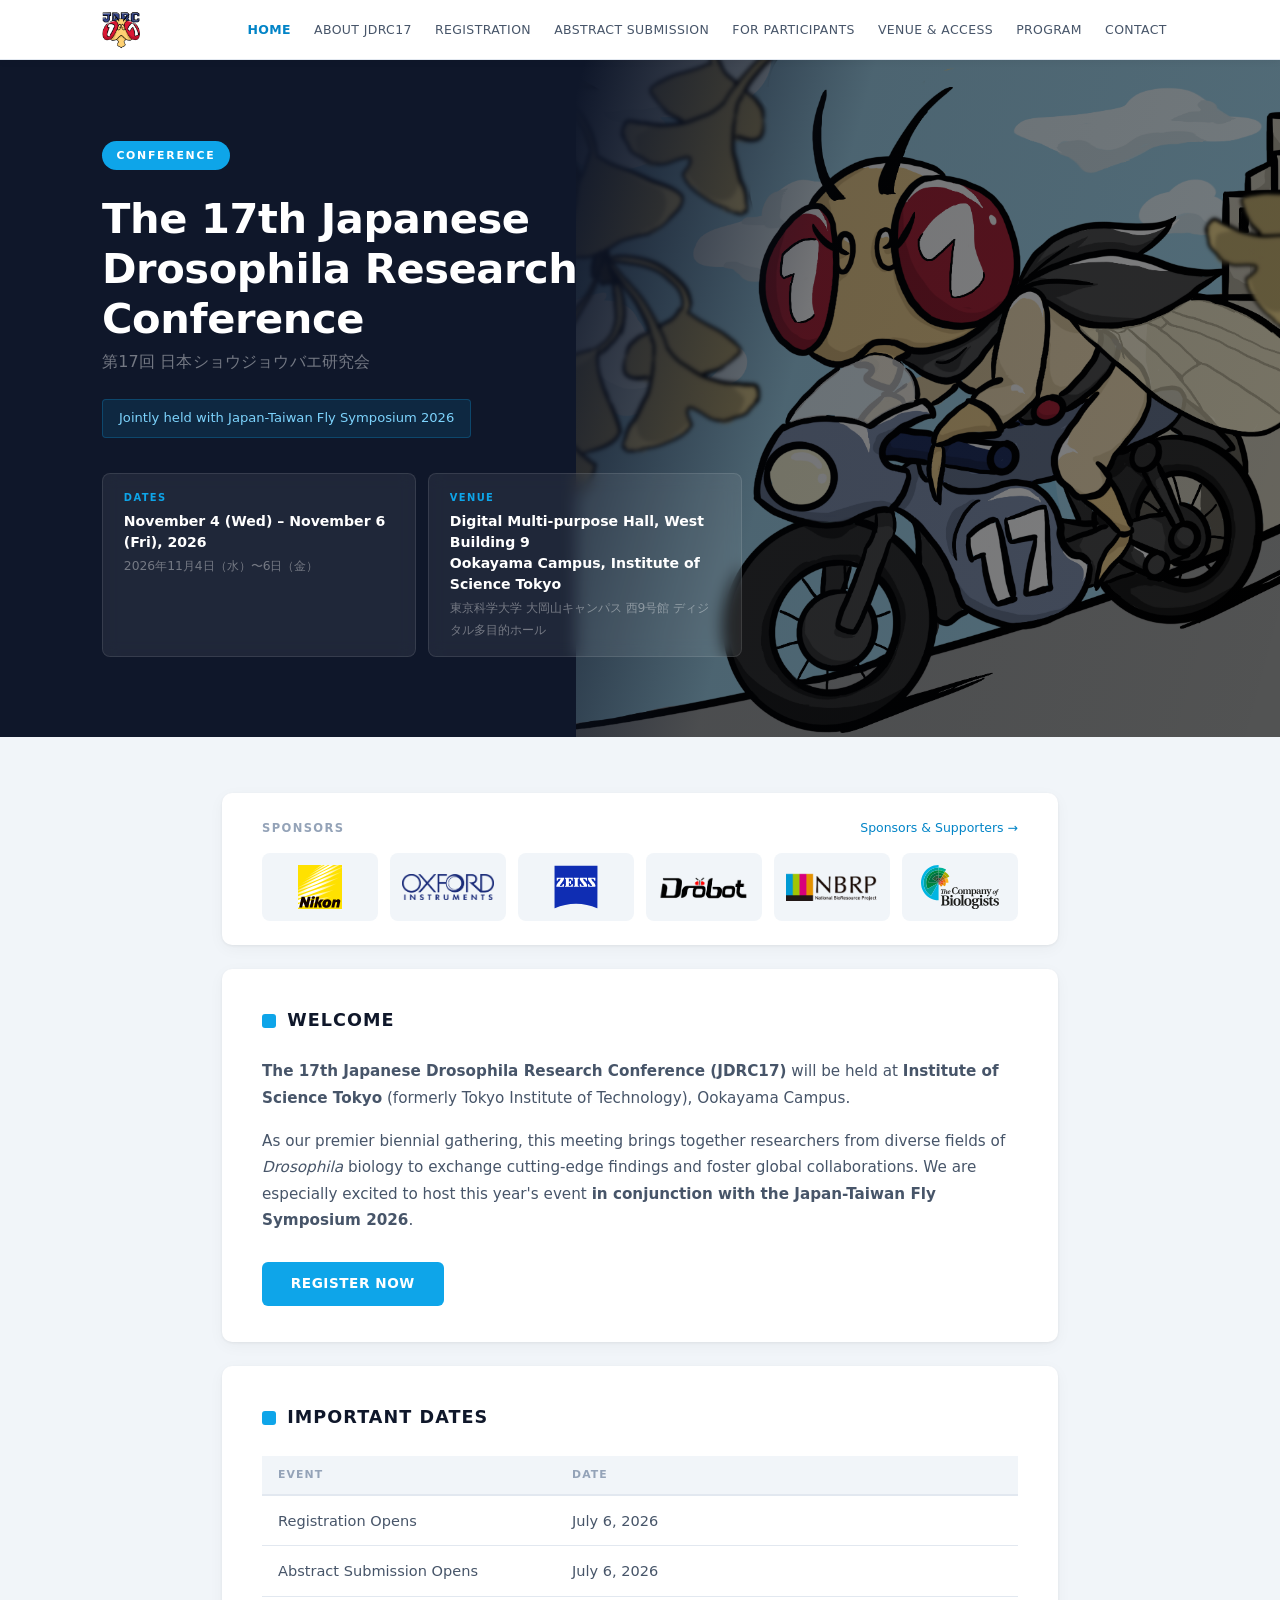
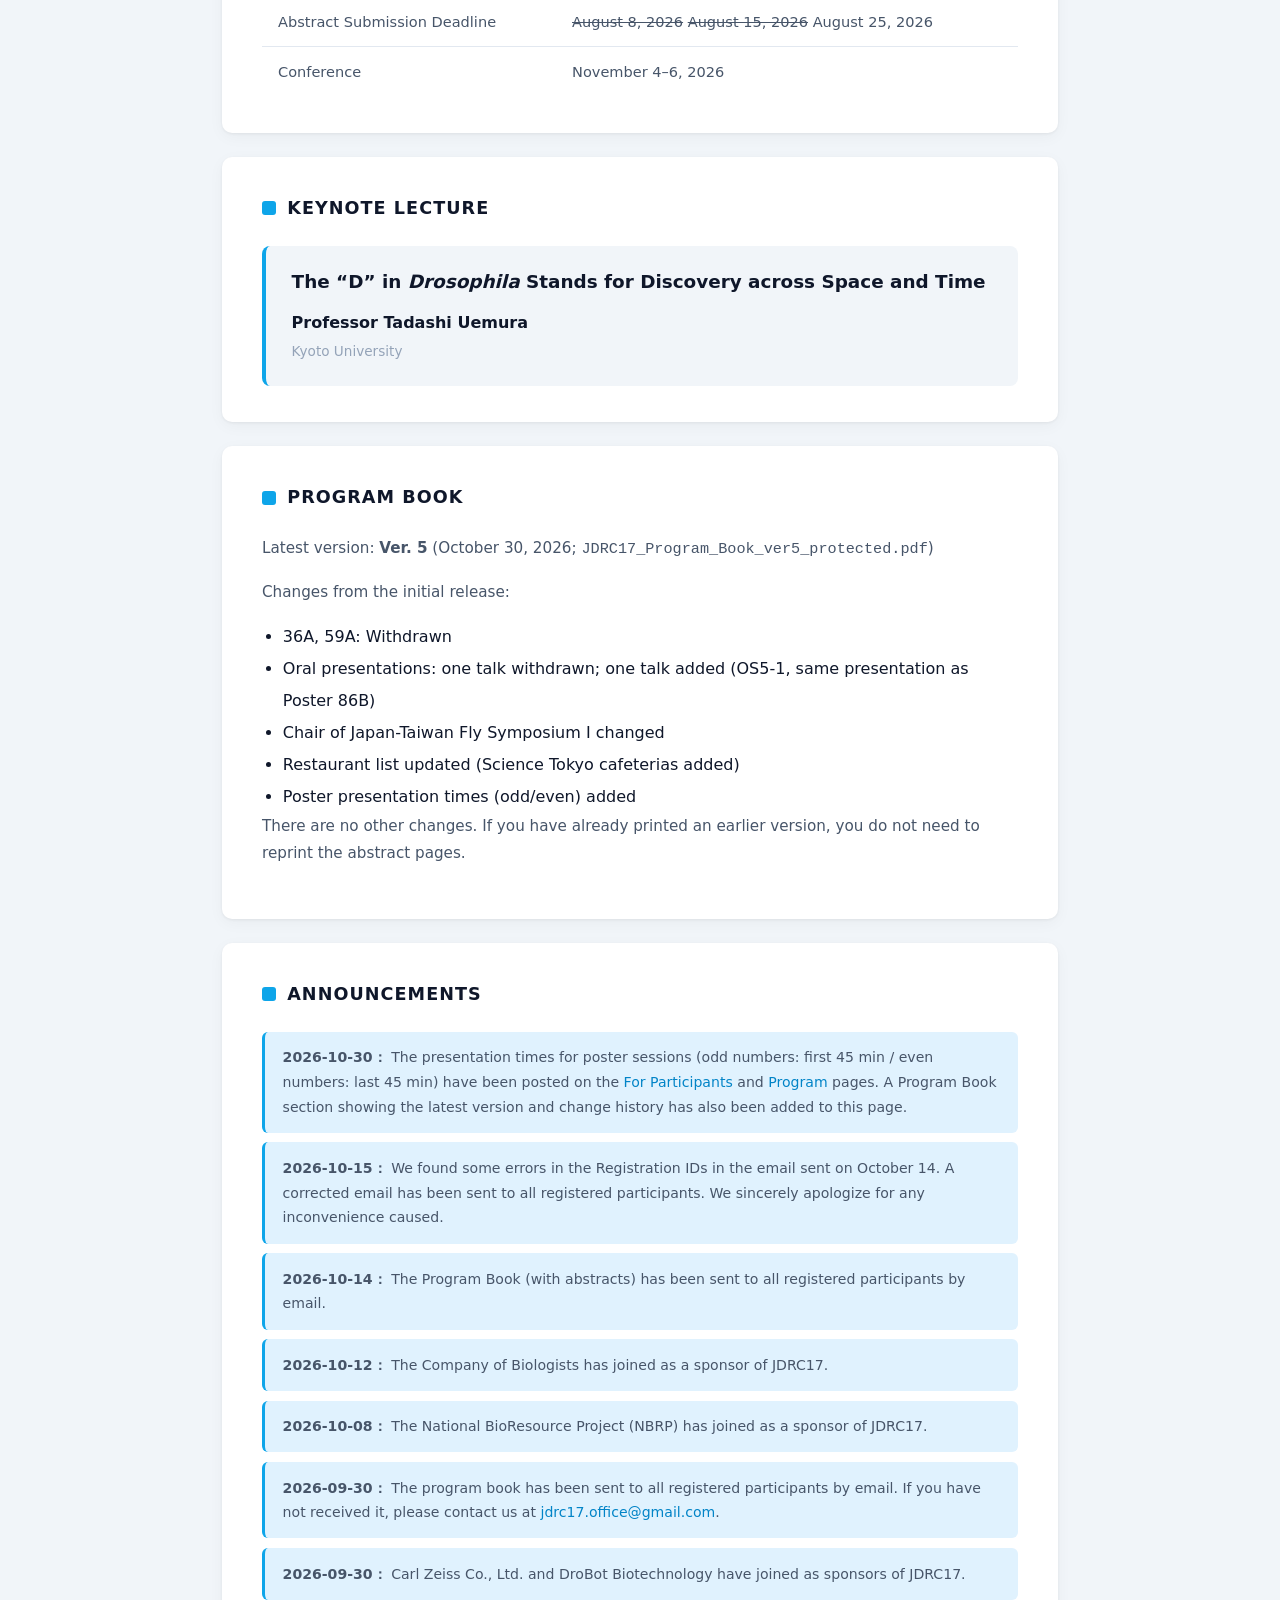
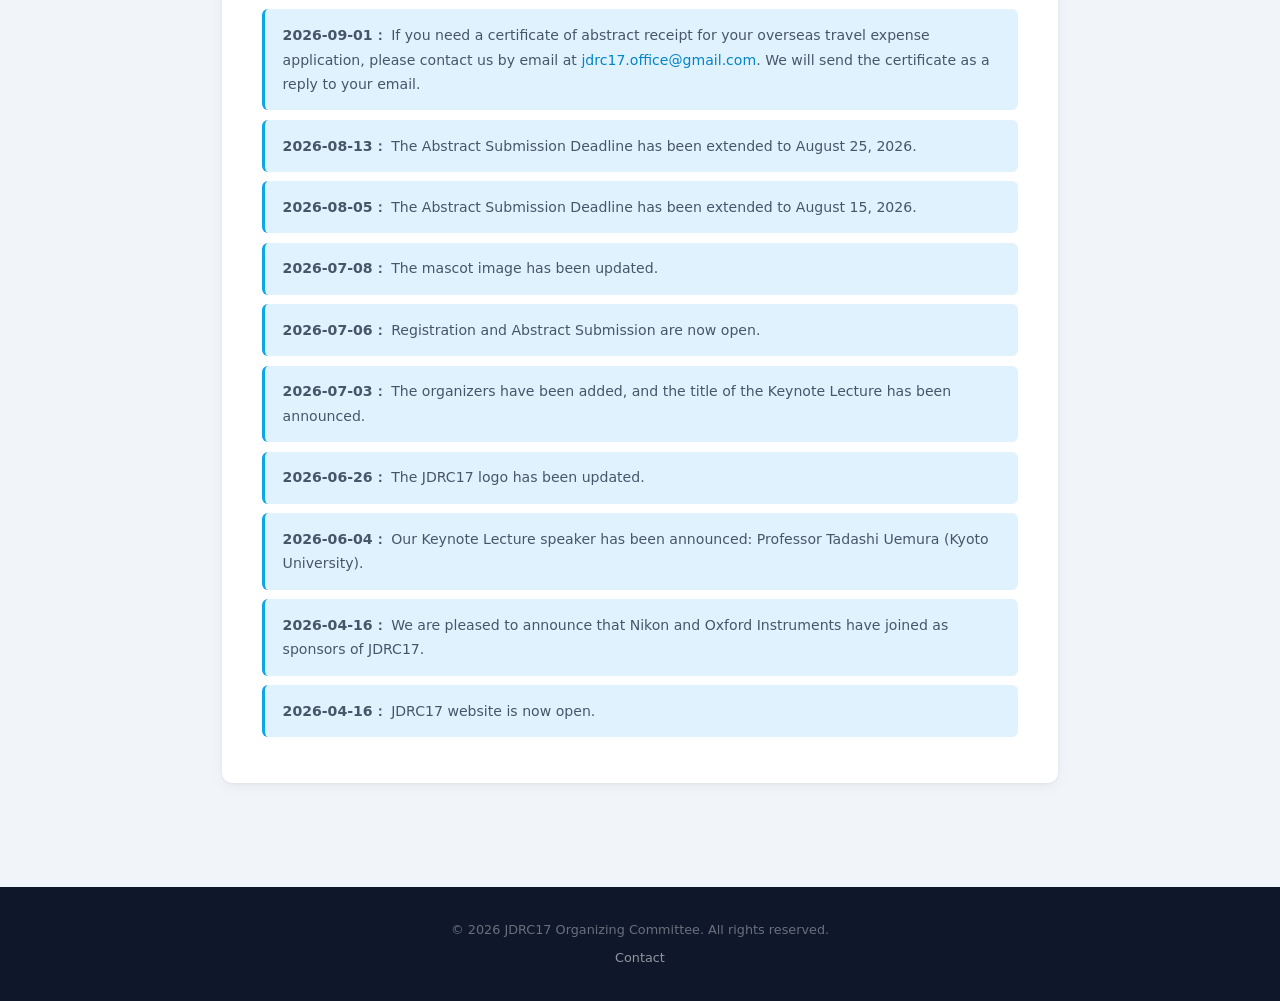
==== commit 2cda1a40: "docs: update program book change list Co-Authored-By: Claude Opus 5.5 <noreply@anthropic.com>" ====
--- a/index.html
+++ b/index.html
@@ -130,10 +130,11 @@
     <p>Latest version: <strong>Ver. 5</strong> (October 30, 2026; <code>JDRC17_Program_Book_ver5_protected.pdf</code>)</p>
     <p>Changes from the initial release:</p>
     <ul style="padding-left:1.3rem; line-height:2;">
-      <li>Poster 36A: Withdrawn</li>
-      <li>Poster 59A: Withdrawn</li>
-      <li>Changed the chairs of the Japan-Taiwan Fly Symposium</li>
-      <li>Added the odd/even presentation times to the poster guidelines</li>
+      <li>36A, 59A: Withdrawn</li>
+      <li>Oral presentations: one talk withdrawn; one talk added (OS5-1, same presentation as Poster 86B)</li>
+      <li>Chair of Japan-Taiwan Fly Symposium I changed</li>
+      <li>Restaurant list updated (Science Tokyo cafeterias added)</li>
+      <li>Poster presentation times (odd/even) added</li>
     </ul>
     <p>There are no other changes. If you have already printed an earlier version, you do not need to reprint the abstract pages.</p>
   </section>
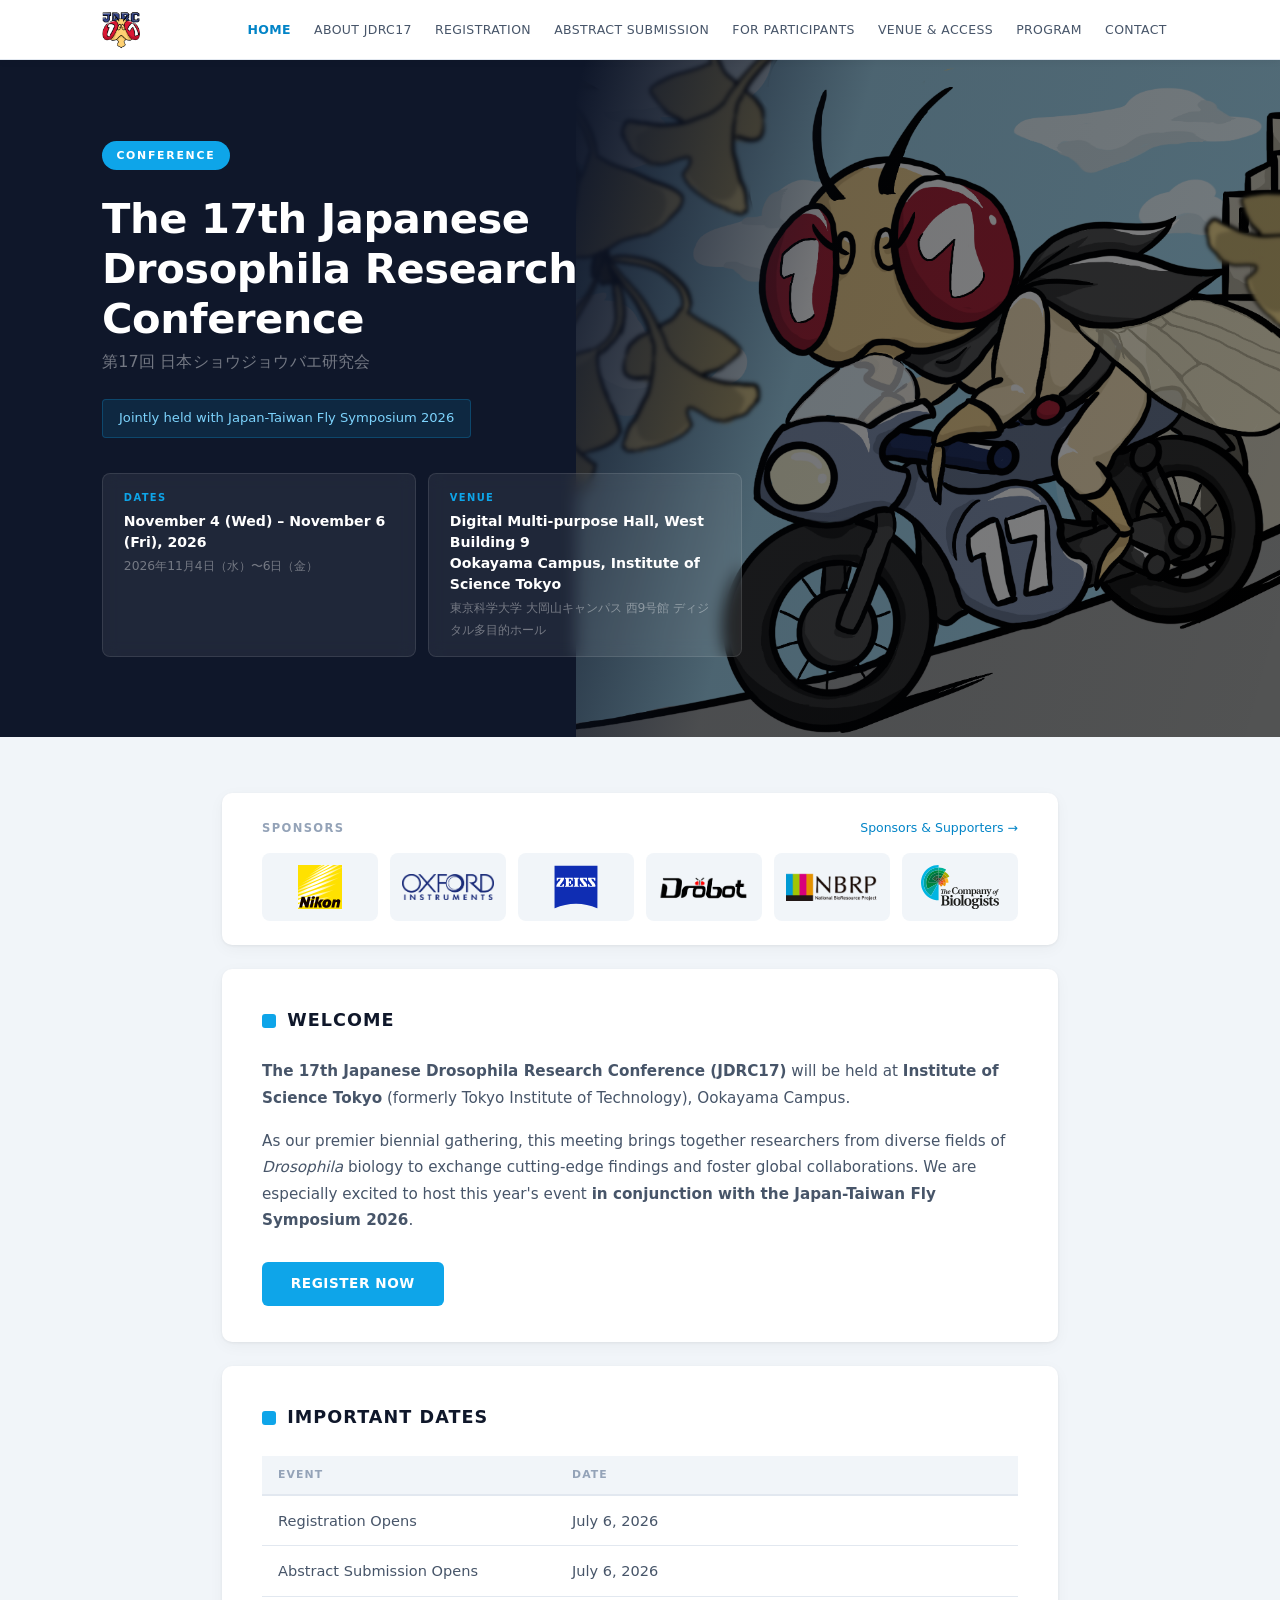
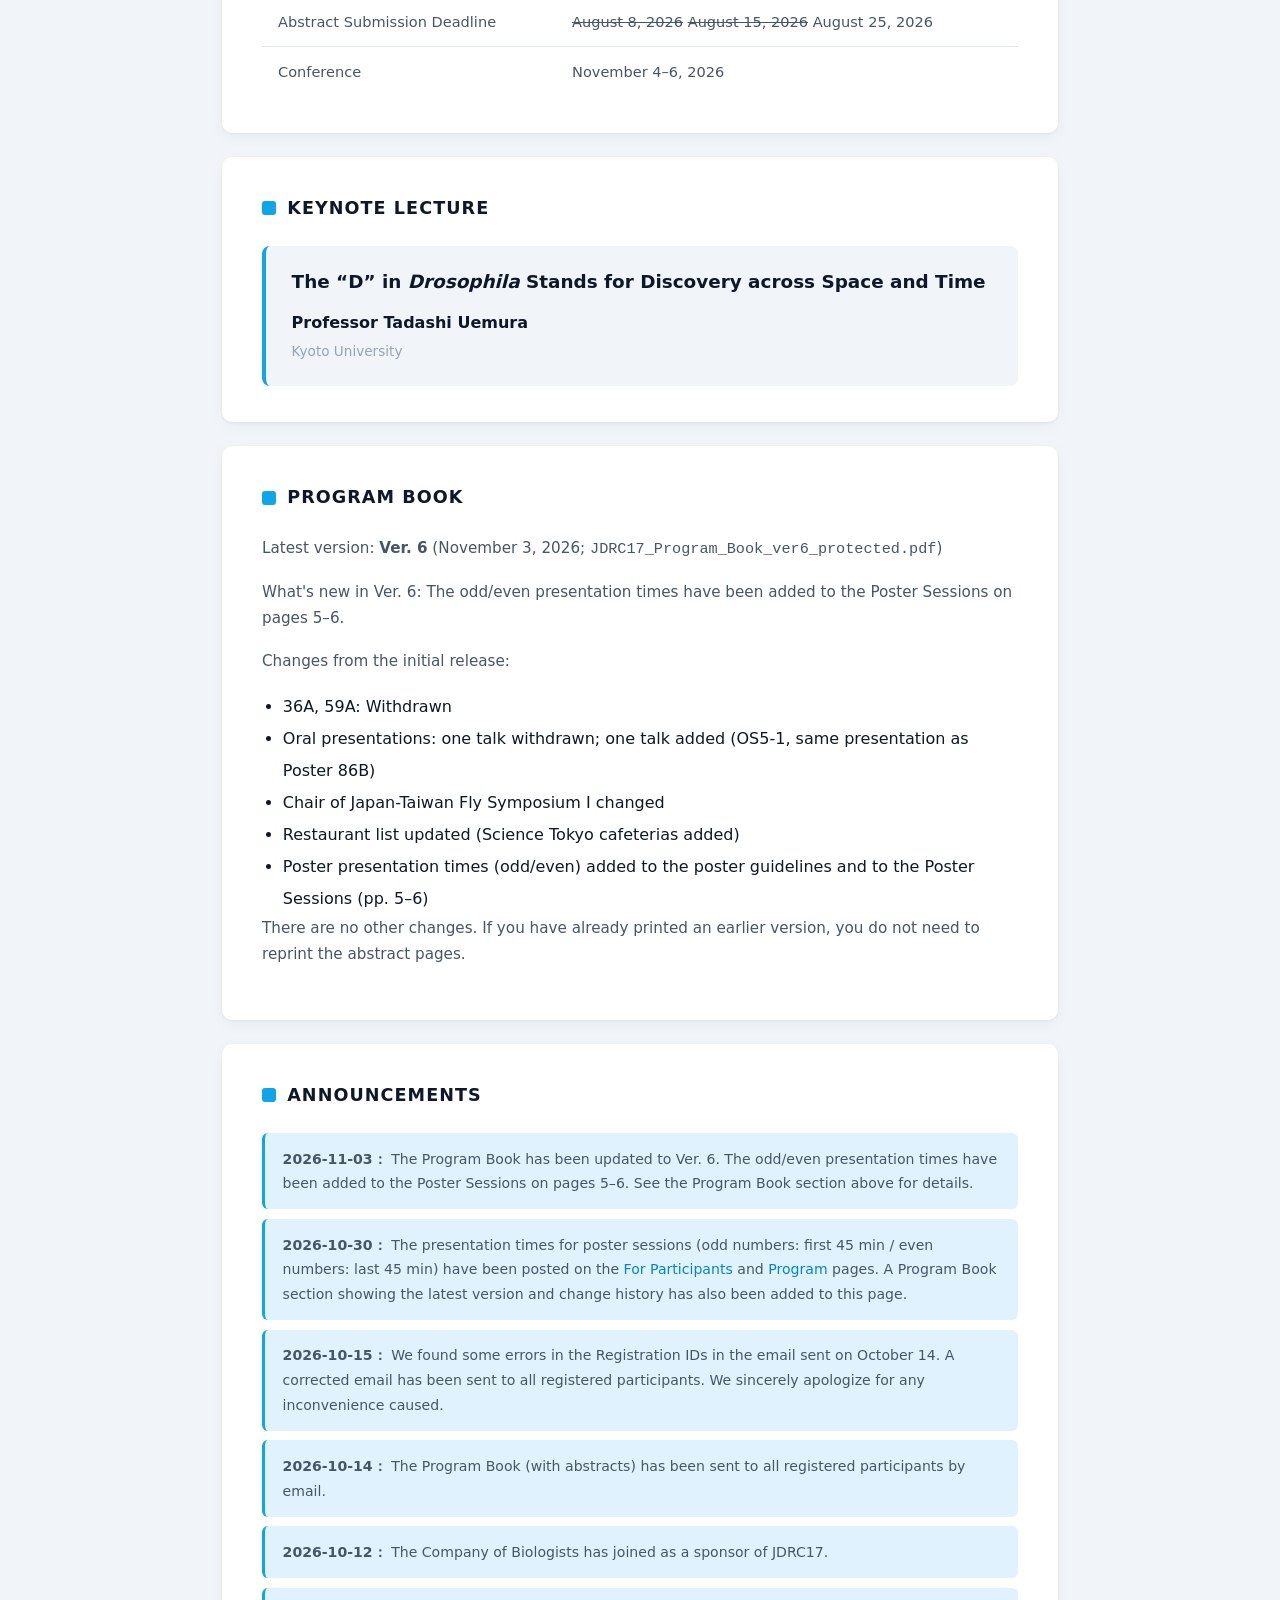
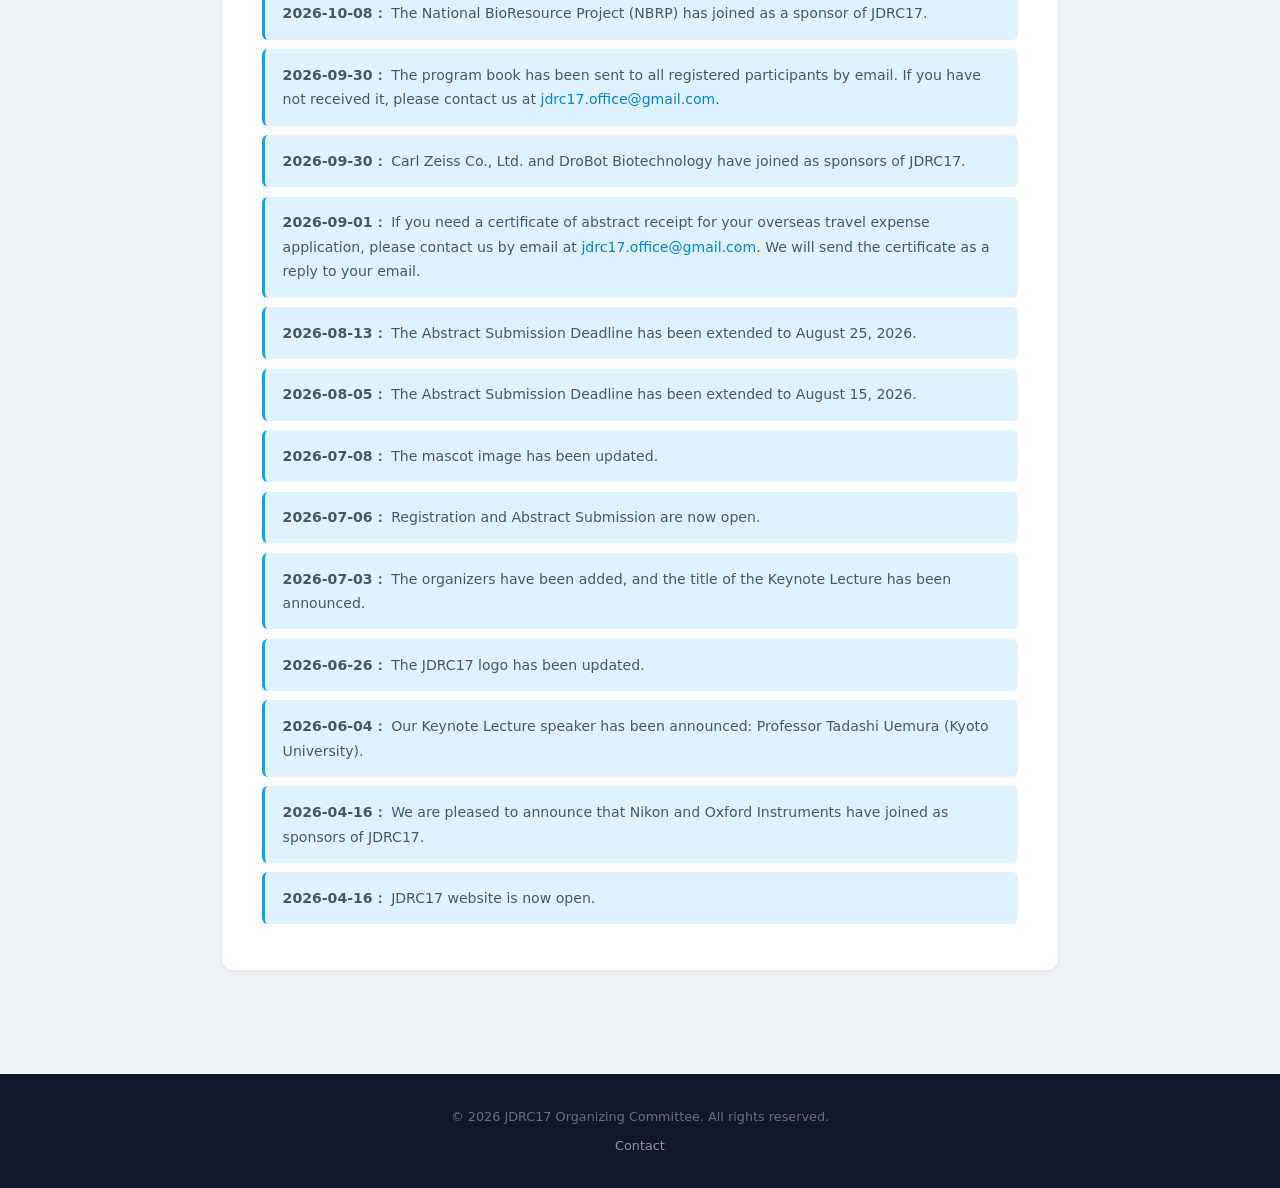
==== commit 08528485: "docs: update program book to Ver. 6 Co-Authored-By: Claude Opus 5.5 <noreply@anthropic.com>" ====
--- a/index.html
+++ b/index.html
@@ -127,20 +127,24 @@
 
   <section class="section-block">
     <h2 class="section-title">Program Book</h2>
-    <p>Latest version: <strong>Ver. 5</strong> (October 30, 2026; <code>JDRC17_Program_Book_ver5_protected.pdf</code>)</p>
+    <p>Latest version: <strong>Ver. 6</strong> (November 3, 2026; <code>JDRC17_Program_Book_ver6_protected.pdf</code>)</p>
+    <p>What's new in Ver. 6: The odd/even presentation times have been added to the Poster Sessions on pages 5&ndash;6.</p>
     <p>Changes from the initial release:</p>
     <ul style="padding-left:1.3rem; line-height:2;">
       <li>36A, 59A: Withdrawn</li>
       <li>Oral presentations: one talk withdrawn; one talk added (OS5-1, same presentation as Poster 86B)</li>
       <li>Chair of Japan-Taiwan Fly Symposium I changed</li>
       <li>Restaurant list updated (Science Tokyo cafeterias added)</li>
-      <li>Poster presentation times (odd/even) added</li>
+      <li>Poster presentation times (odd/even) added to the poster guidelines and to the Poster Sessions (pp. 5&ndash;6)</li>
     </ul>
     <p>There are no other changes. If you have already printed an earlier version, you do not need to reprint the abstract pages.</p>
   </section>
 
   <section class="section-block">
     <h2 class="section-title">Announcements</h2>
+    <div class="alert">
+      <strong>2026-11-03：</strong> The Program Book has been updated to Ver. 6. The odd/even presentation times have been added to the Poster Sessions on pages 5&ndash;6. See the Program Book section above for details.
+    </div>
     <div class="alert">
       <strong>2026-10-30：</strong> The presentation times for poster sessions (odd numbers: first 45 min / even numbers: last 45 min) have been posted on the <a href="participants.html">For Participants</a> and <a href="program.html">Program</a> pages. A Program Book section showing the latest version and change history has also been added to this page.
     </div>
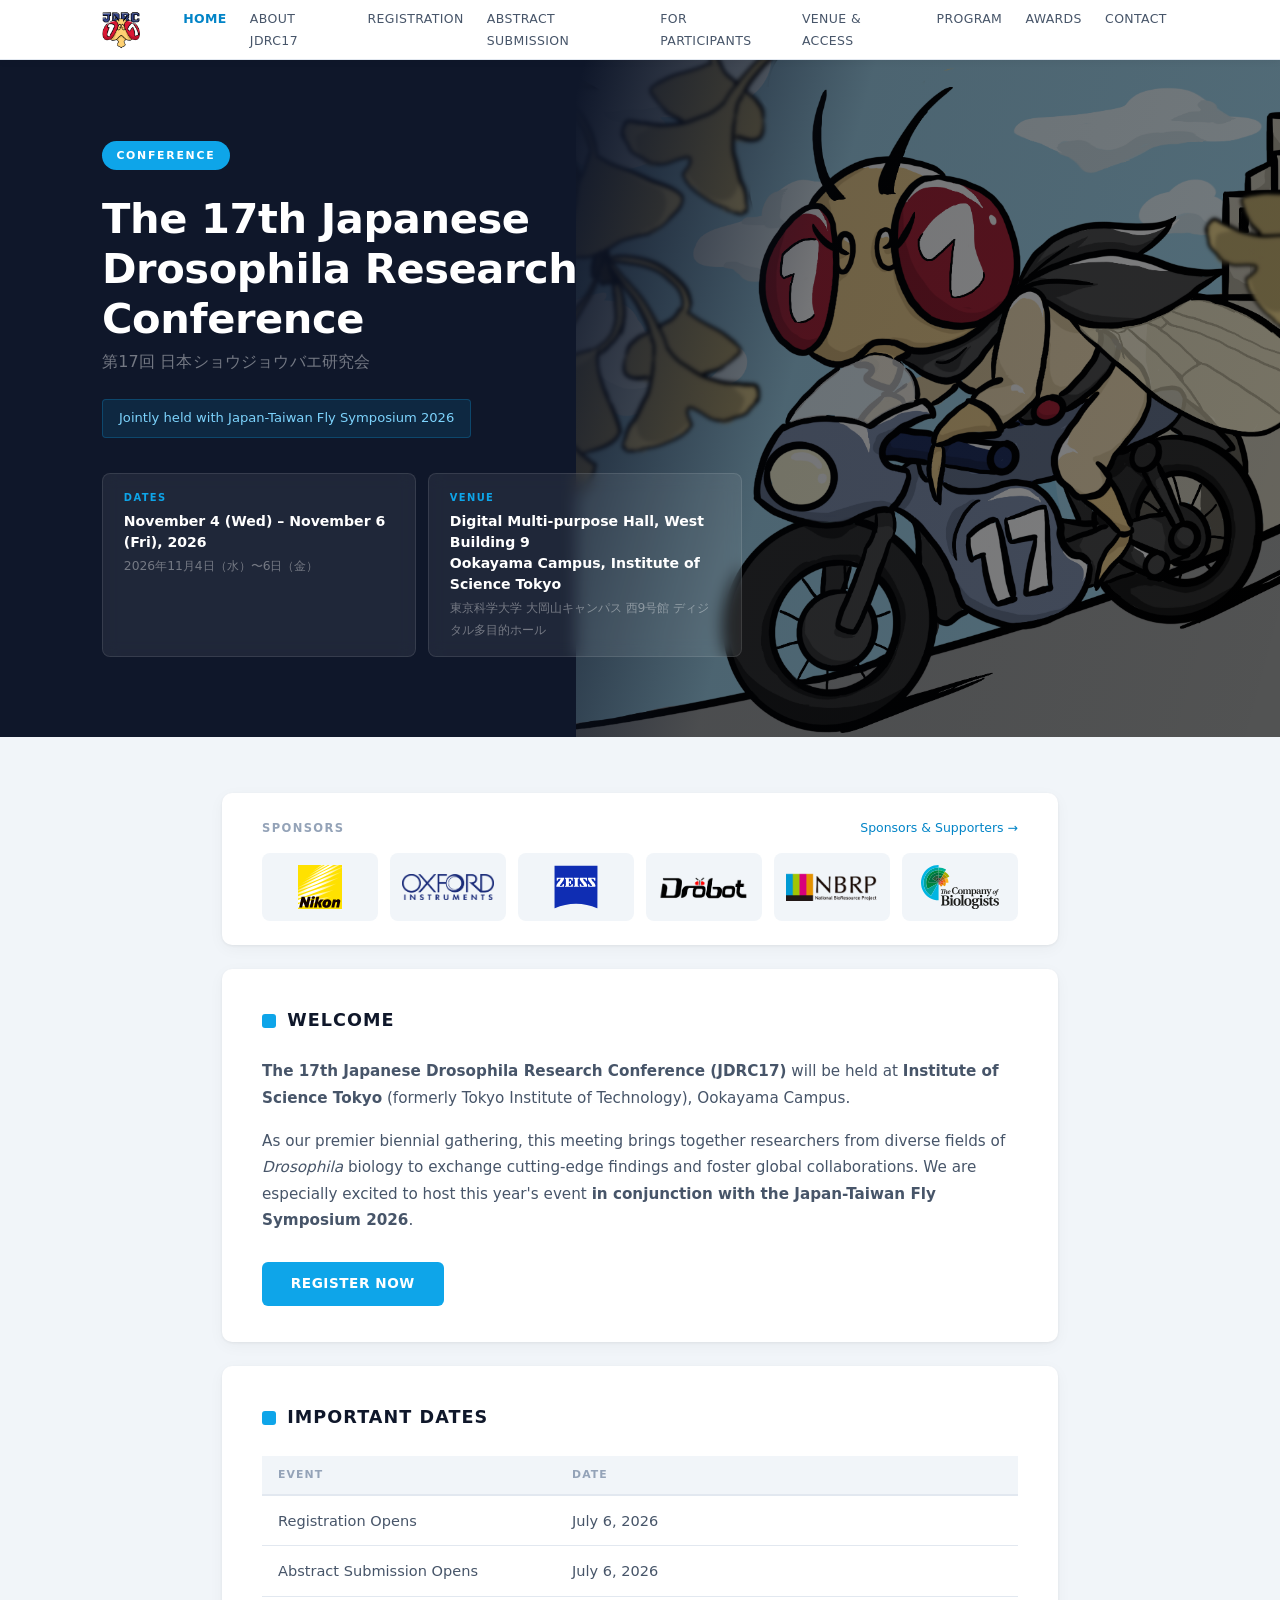
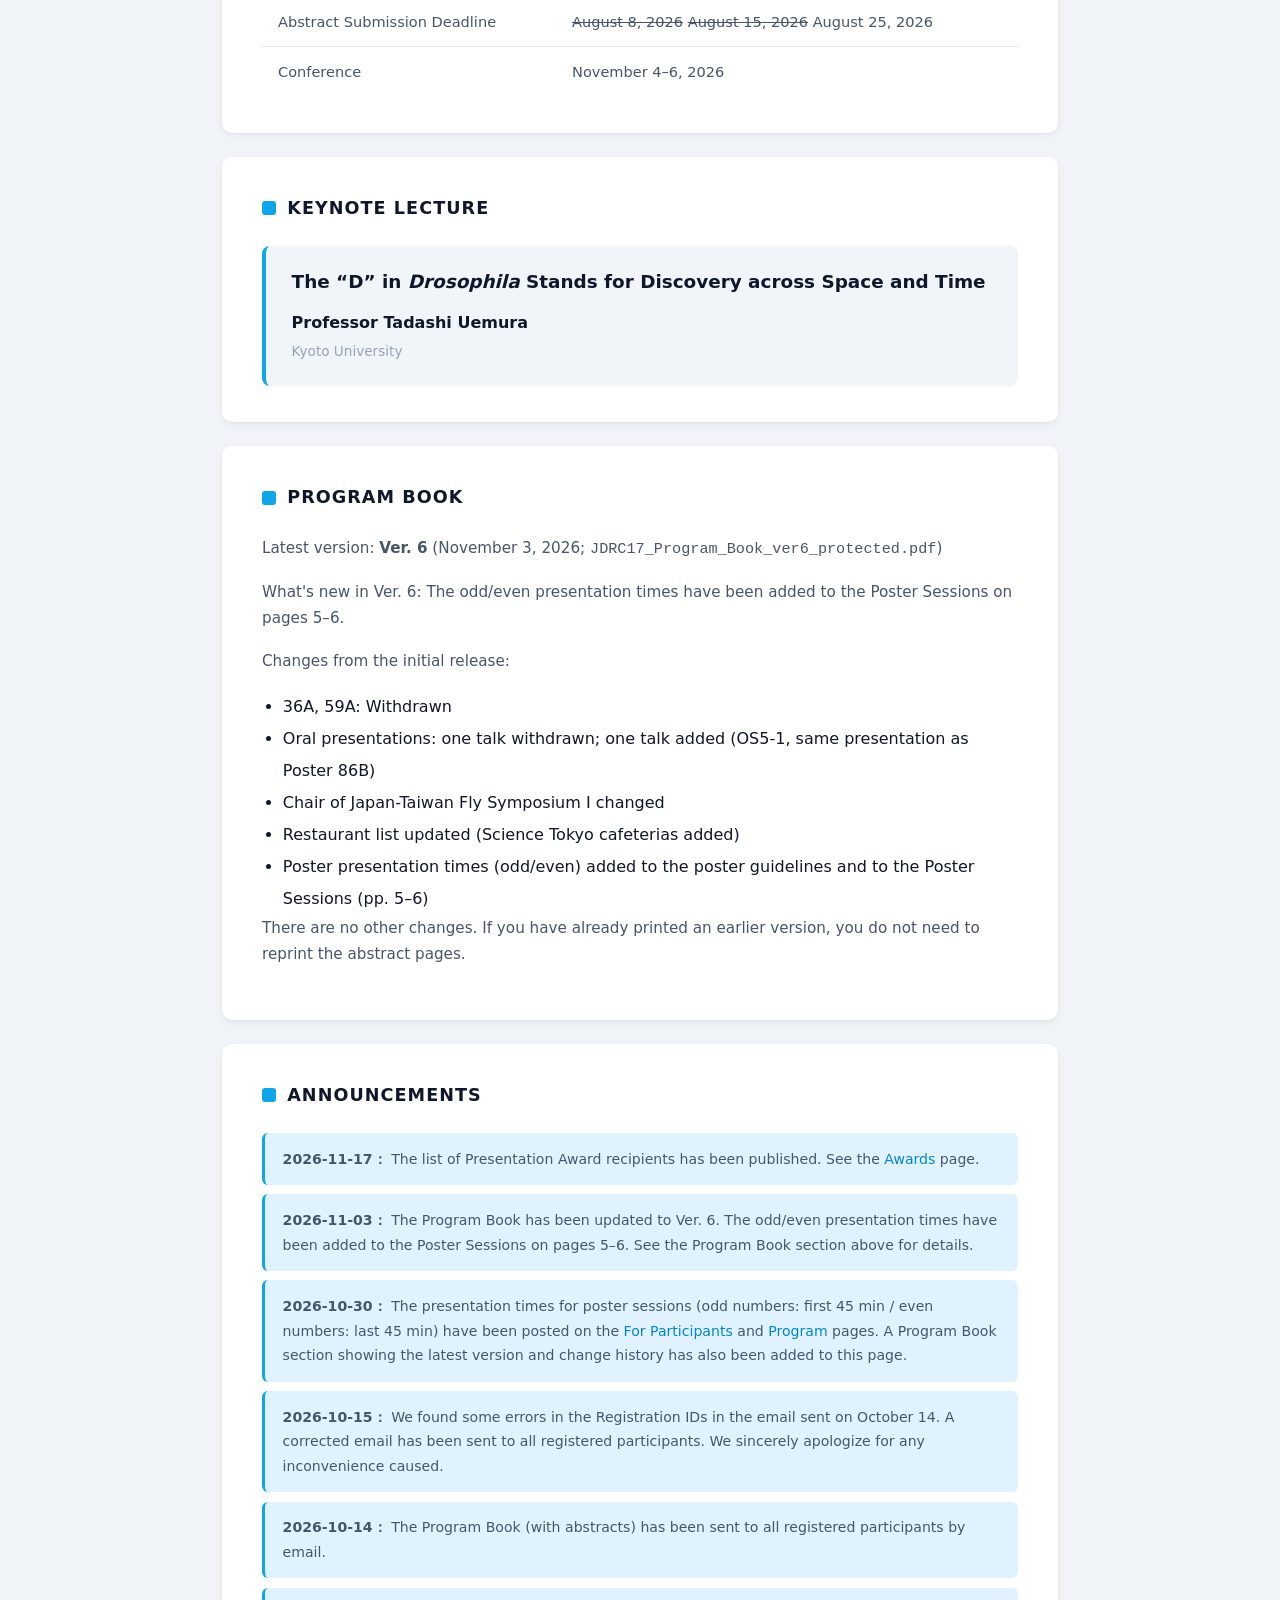
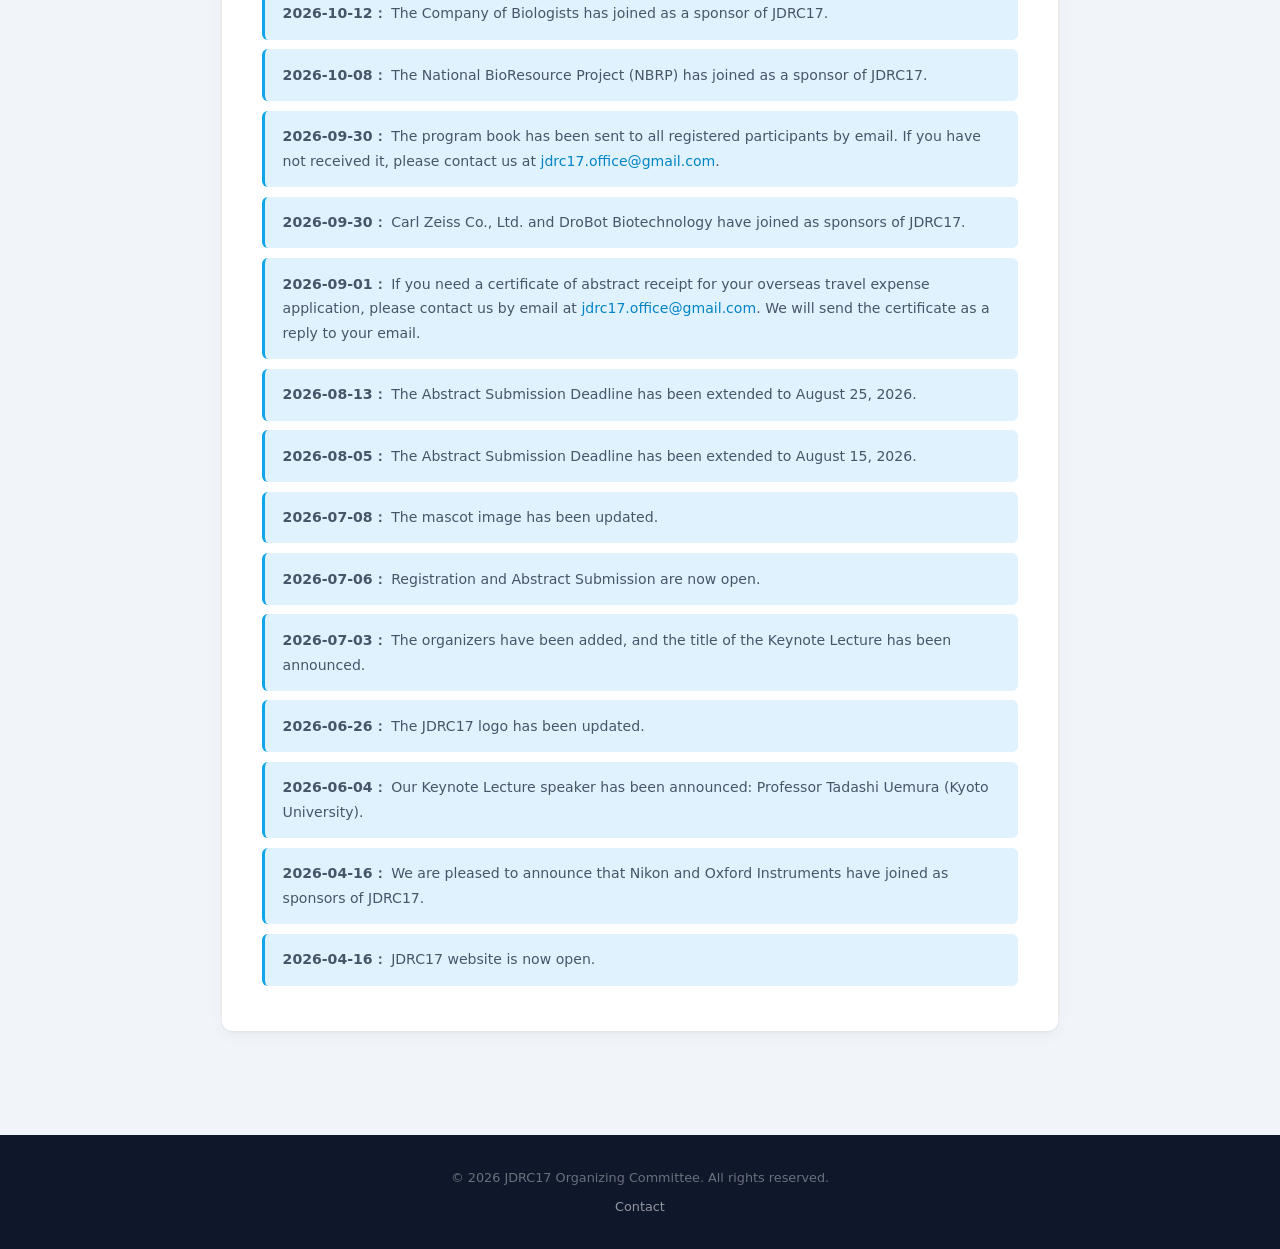
==== commit ec2d082e: "feat: awardを公開" ====
--- a/index.html
+++ b/index.html
@@ -30,6 +30,7 @@
       <li><a href="participants.html">For Participants</a></li>
       <li><a href="venue.html">Venue &amp; Access</a></li>
       <li><a href="program.html">Program</a></li>
+      <li><a href="awards.html">Awards</a></li>
       <li><a href="contact.html">Contact</a></li>
     </ul>
     <div class="nav-toggle" id="navToggle" aria-label="メニュー">
@@ -143,6 +144,9 @@
   <section class="section-block">
     <h2 class="section-title">Announcements</h2>
     <div class="alert">
+      <strong>2026-11-17：</strong> The list of Presentation Award recipients has been published. See the <a href="awards.html">Awards</a> page.
+    </div>
+    <div class="alert">
       <strong>2026-11-03：</strong> The Program Book has been updated to Ver. 6. The odd/even presentation times have been added to the Poster Sessions on pages 5&ndash;6. See the Program Book section above for details.
     </div>
     <div class="alert">
